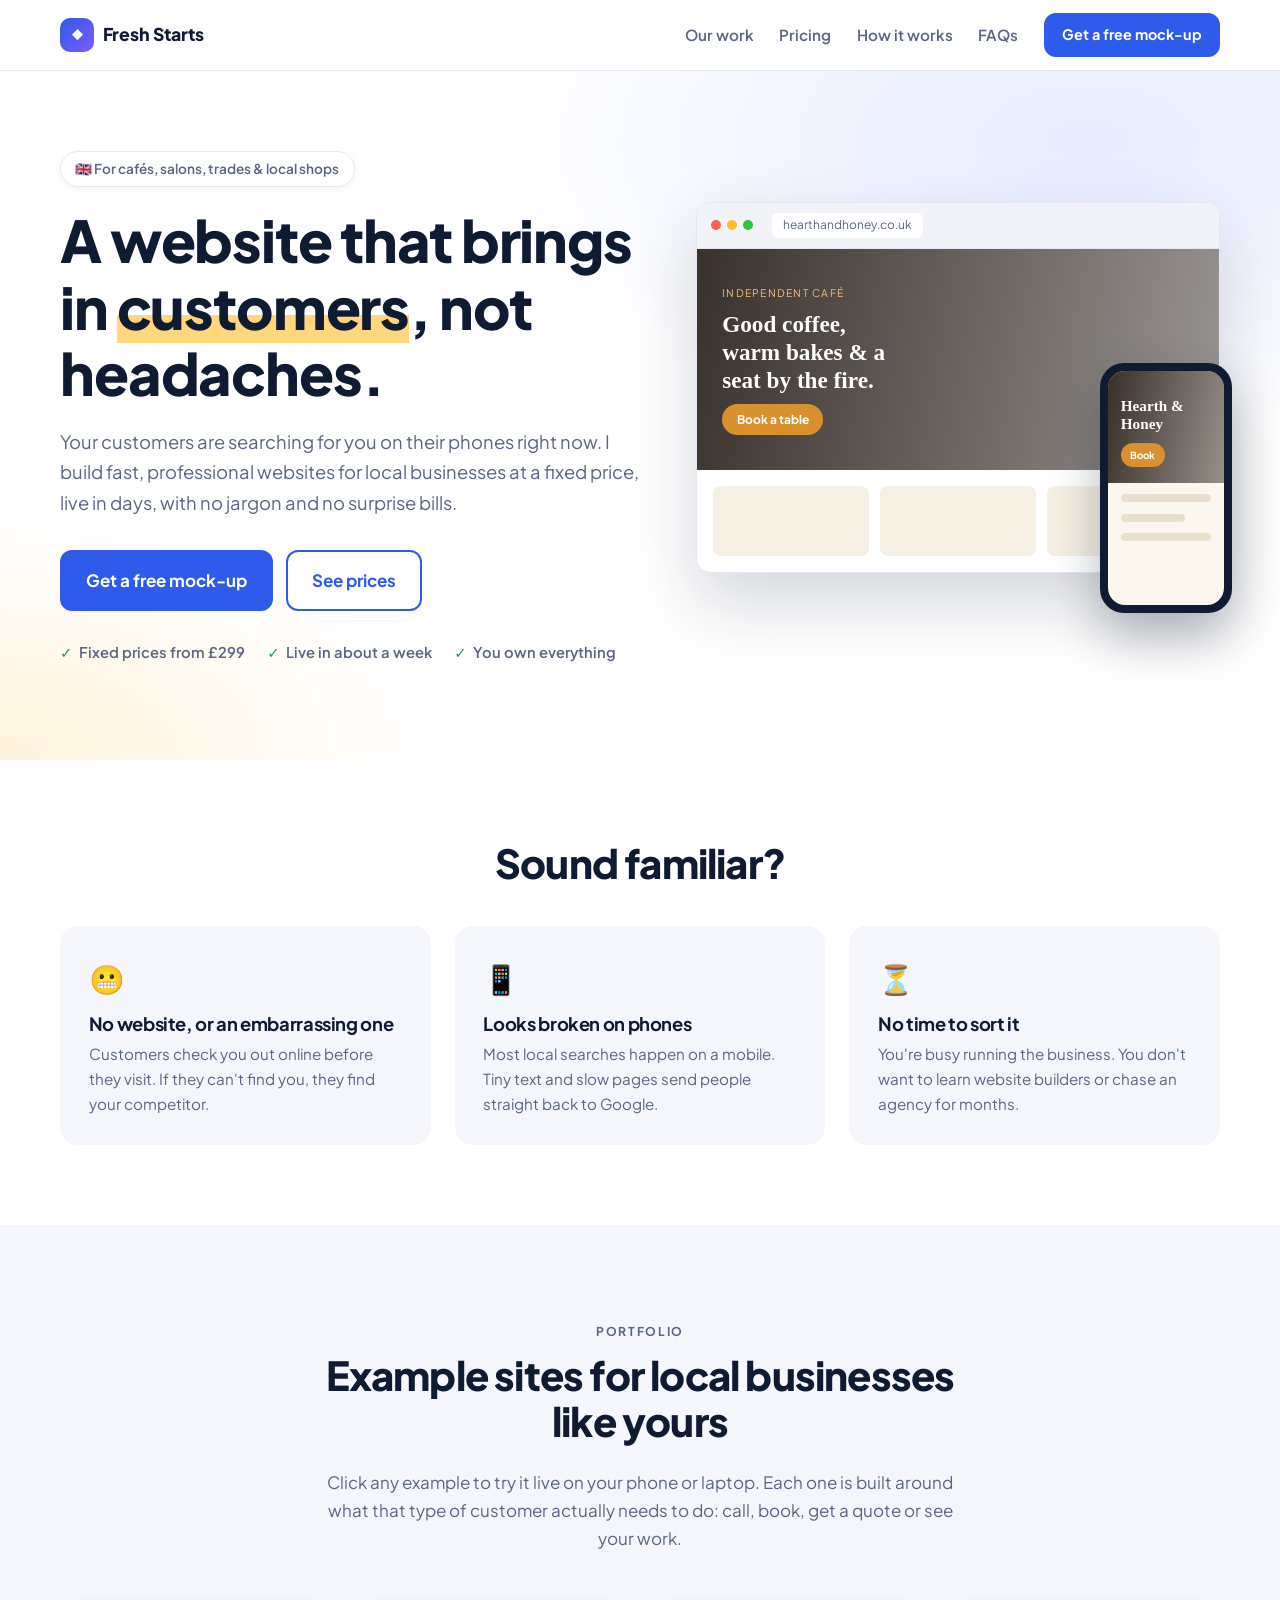
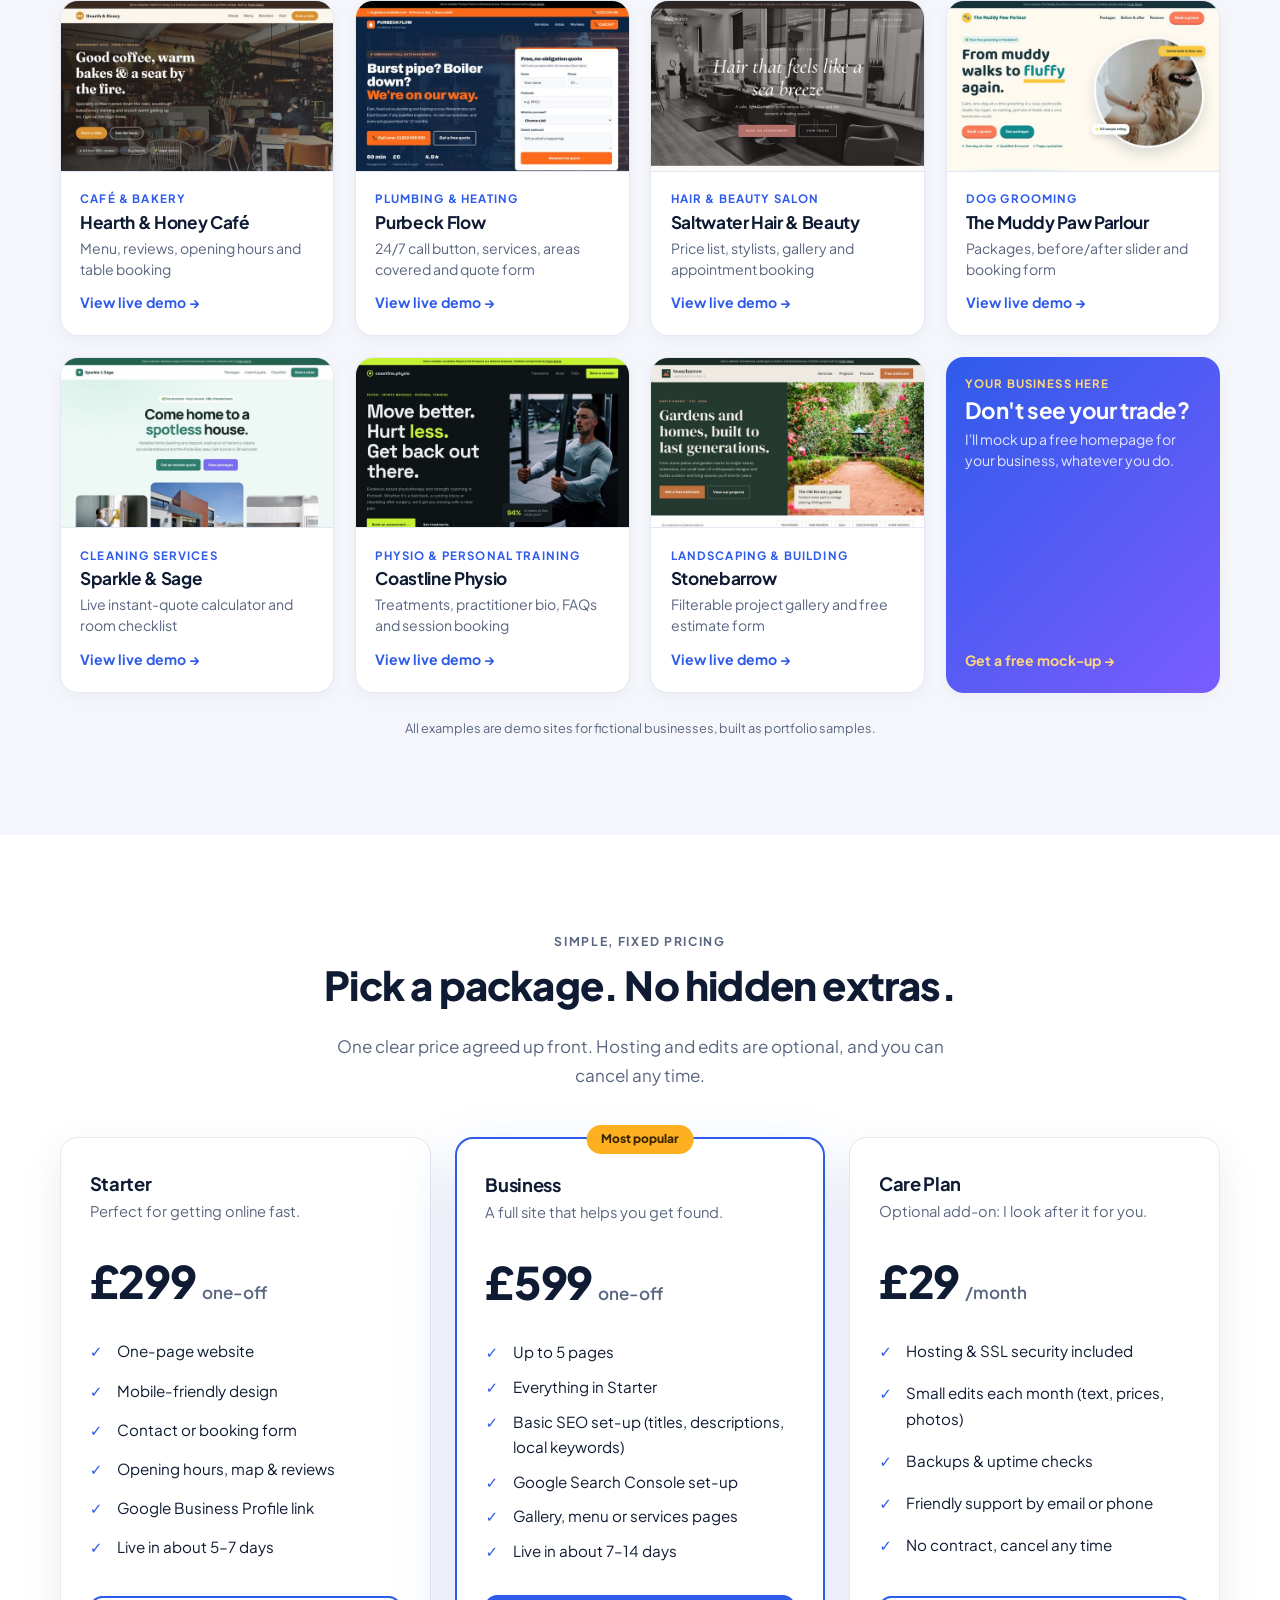
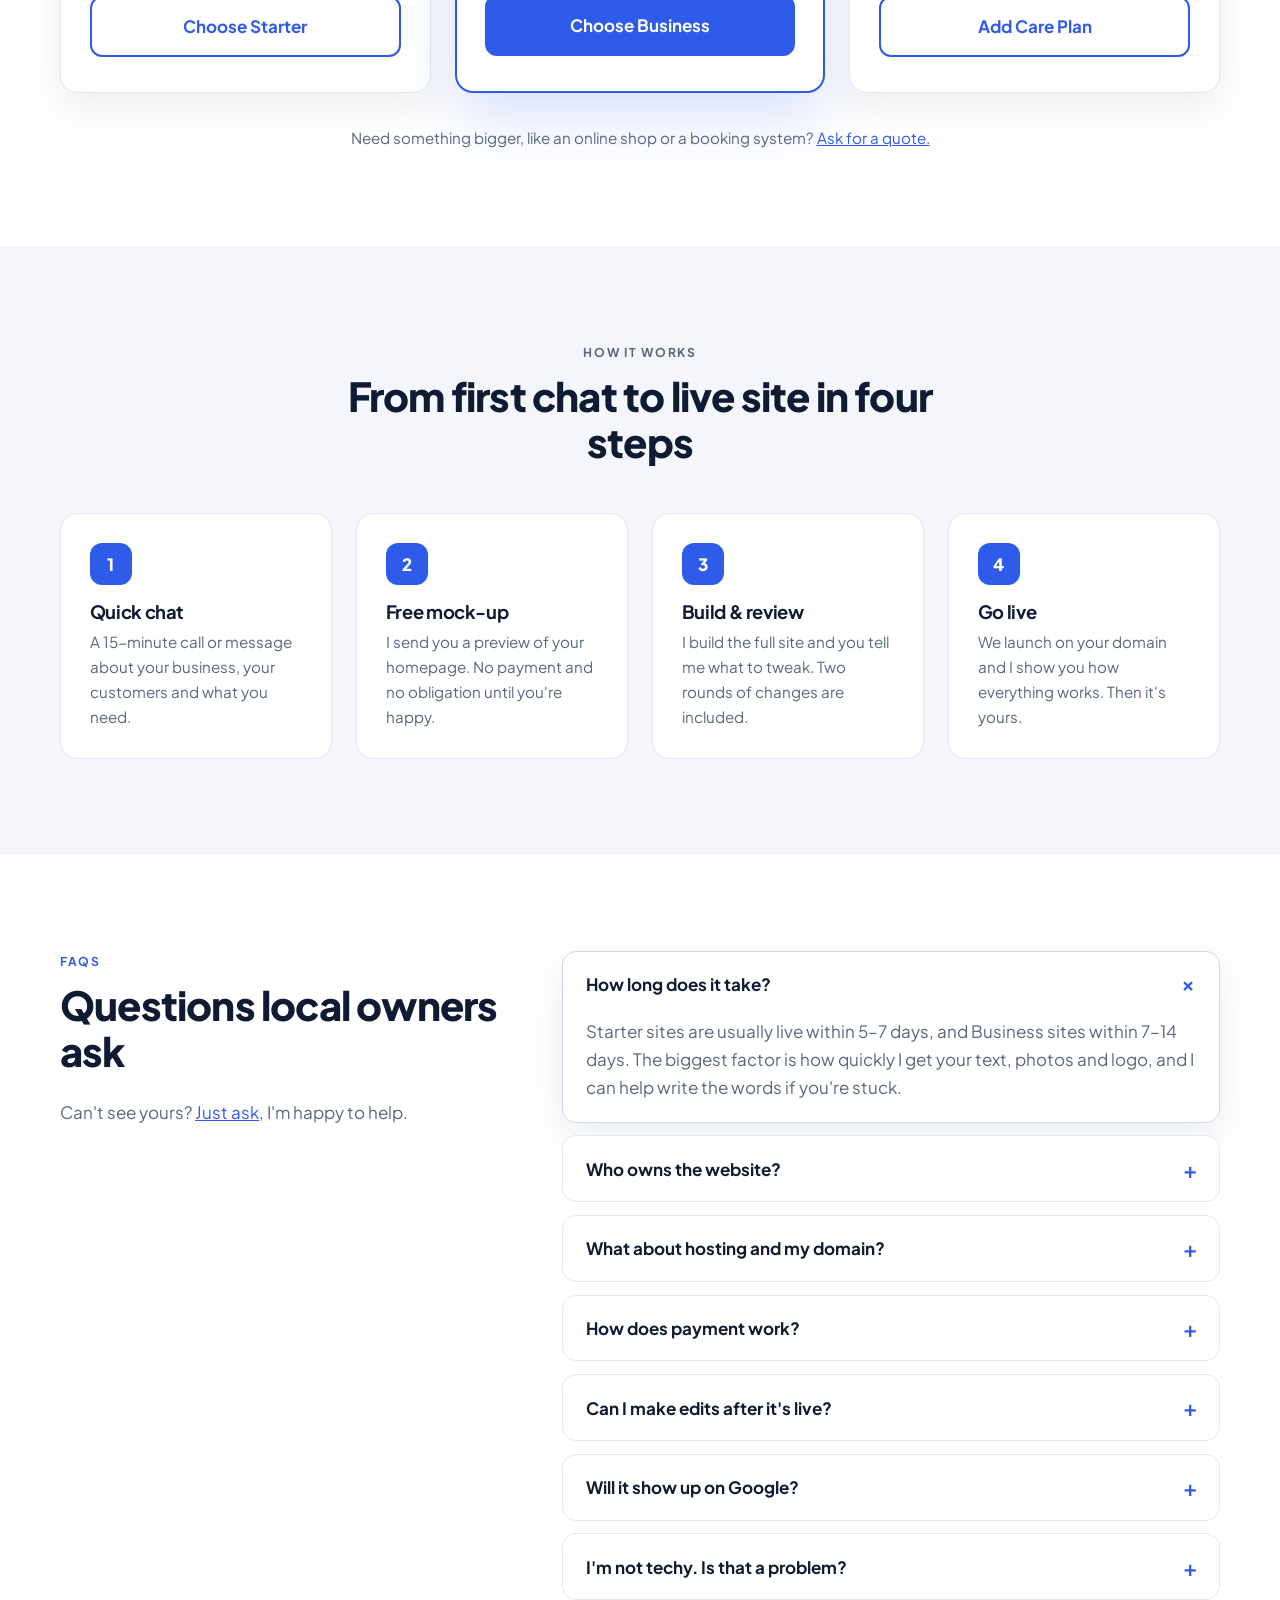
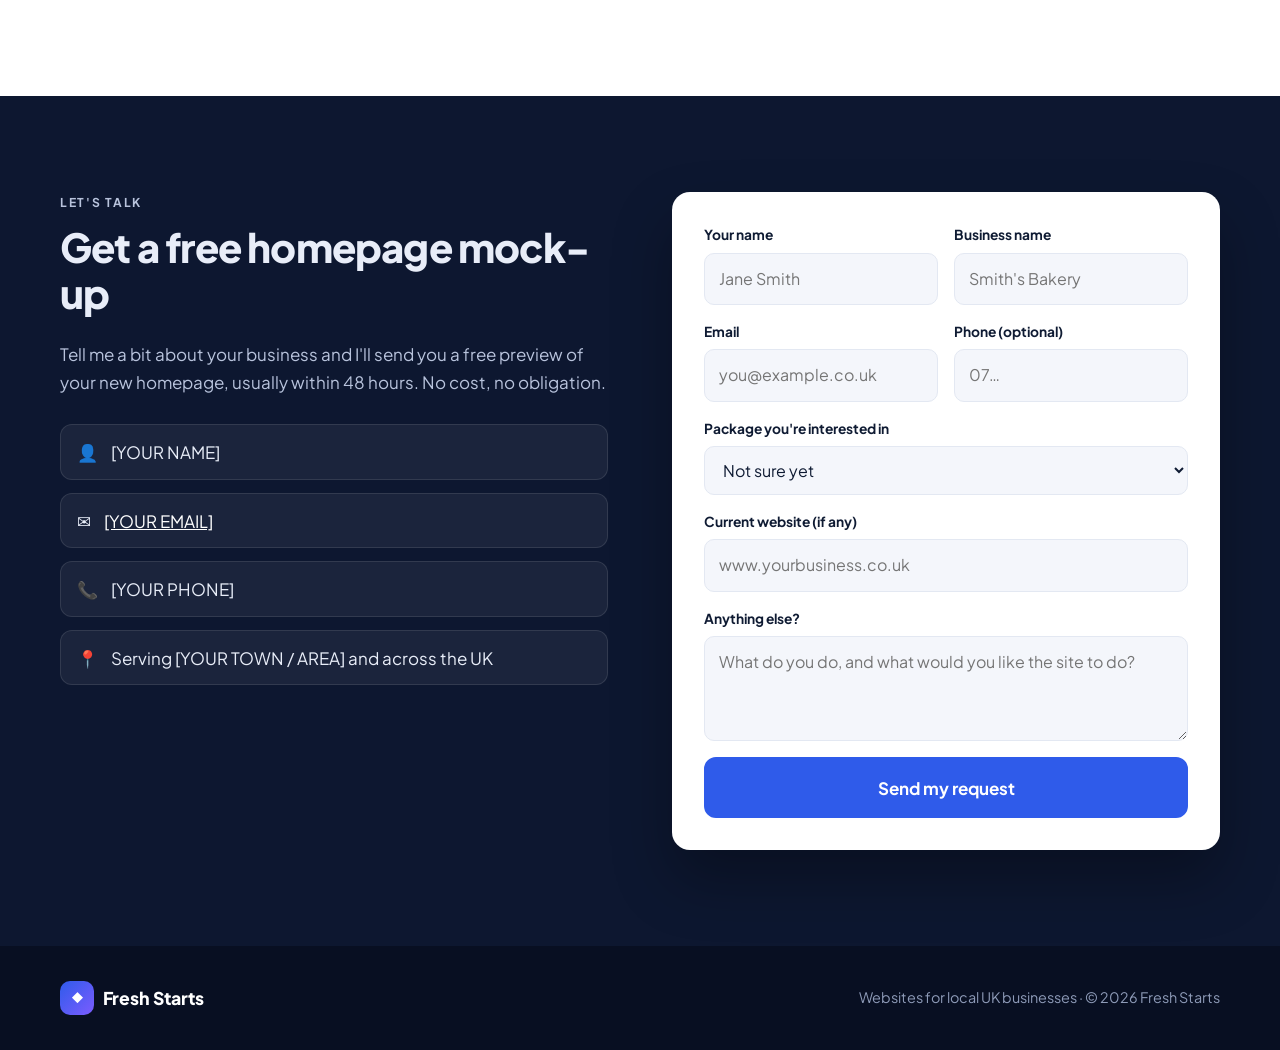
==== index.html @ 9d3563c4 "Deploy Fresh Starts static site for GitHub Pages. Add the portfolio site at the repository root with" ====
<!DOCTYPE html>
<html lang="en-GB">
<head>
<meta charset="UTF-8">
<meta name="viewport" content="width=device-width, initial-scale=1">
<title>Fresh Starts · Websites for local businesses</title>
<meta name="description" content="Professional, mobile-friendly websites for UK local businesses. Fixed prices from £299, live in days, and you own everything.">
<link rel="preconnect" href="https://fonts.googleapis.com">
<link rel="preconnect" href="https://fonts.gstatic.com" crossorigin>
<link href="https://fonts.googleapis.com/css2?family=Plus+Jakarta+Sans:wght@400;500;600;700;800&display=swap" rel="stylesheet">
<link rel="stylesheet" href="styles.css">
</head>
<body>

<header class="nav" id="top">
  <div class="container nav-inner">
    <a href="#top" class="logo"><span class="logo-mark">◆</span>Fresh Starts</a>
    <button class="nav-toggle" aria-label="Open menu" aria-expanded="false">☰</button>
    <nav class="nav-links">
      <a href="#work">Our work</a>
      <a href="#pricing">Pricing</a>
      <a href="#how">How it works</a>
      <a href="#faq">FAQs</a>
      <a href="#contact" class="btn btn-small">Get a free mock-up</a>
    </nav>
  </div>
</header>

<section class="hero">
  <div class="container hero-grid">
    <div>
      <p class="pill">🇬🇧 For cafés, salons, trades &amp; local shops</p>
      <h1>A website that brings in <span class="hl">customers</span>, not headaches.</h1>
      <p class="lead">Your customers are searching for you on their phones right now. I build fast, professional websites for local businesses at a fixed price, live in days, with no jargon and no surprise bills.</p>
      <div class="hero-ctas">
        <a href="#contact" class="btn">Get a free mock-up</a>
        <a href="#pricing" class="btn btn-outline">See prices</a>
      </div>
      <ul class="ticks">
        <li>Fixed prices from £299</li>
        <li>Live in about a week</li>
        <li>You own everything</li>
      </ul>
    </div>
    <a class="hero-visual" href="demo-cafe/" aria-label="View the Hearth and Honey demo website">
      <div class="browser">
        <div class="browser-bar"><span></span><span></span><span></span><em>hearthandhoney.co.uk</em></div>
        <div class="browser-body">
          <div class="mock-hero">
            <small>Independent café</small>
            <strong>Good coffee, warm bakes &amp; a seat by the fire.</strong>
            <i>Book a table</i>
          </div>
          <div class="mock-cards"><div></div><div></div><div></div></div>
        </div>
      </div>
      <div class="phone">
        <div class="phone-screen">
          <div class="mock-hero mock-hero-sm"><strong>Hearth &amp; Honey</strong><i>Book</i></div>
          <div class="mock-line"></div><div class="mock-line short"></div><div class="mock-line"></div>
        </div>
      </div>
    </a>
  </div>
</section>

<section class="problems">
  <div class="container">
    <h2 class="center">Sound familiar?</h2>
    <div class="problem-grid">
      <div class="problem"><span>😬</span><h3>No website, or an embarrassing one</h3><p>Customers check you out online before they visit. If they can't find you, they find your competitor.</p></div>
      <div class="problem"><span>📱</span><h3>Looks broken on phones</h3><p>Most local searches happen on a mobile. Tiny text and slow pages send people straight back to Google.</p></div>
      <div class="problem"><span>⏳</span><h3>No time to sort it</h3><p>You're busy running the business. You don't want to learn website builders or chase an agency for months.</p></div>
    </div>
  </div>
</section>

<section id="work" class="section section-alt">
  <div class="container">
    <div class="section-head">
      <p class="eyebrow">Portfolio</p>
      <h2>Example sites for local businesses like yours</h2>
      <p>Click any example to try it live on your phone or laptop. Each one is built around what that type of customer actually needs to do: call, book, get a quote or see your work.</p>
    </div>
    <div class="pf-grid">
      <a class="pf-card" href="demo-cafe/">
        <div class="pf-thumb"><img src="img/demo-cafe.jpg" alt="Screenshot of the Hearth &amp; Honey Café demo website" loading="lazy" width="640" height="400"></div>
        <div class="pf-body"><span class="pf-niche">Café &amp; bakery</span><h3>Hearth &amp; Honey Café</h3><p>Menu, reviews, opening hours and table booking</p><span class="pf-link">View live demo →</span></div>
      </a>
      <a class="pf-card" href="demo-plumber/">
        <div class="pf-thumb"><img src="img/demo-plumber.jpg" alt="Screenshot of the Purbeck Flow demo website" loading="lazy" width="640" height="400"></div>
        <div class="pf-body"><span class="pf-niche">Plumbing &amp; heating</span><h3>Purbeck Flow</h3><p>24/7 call button, services, areas covered and quote form</p><span class="pf-link">View live demo →</span></div>
      </a>
      <a class="pf-card" href="demo-salon/">
        <div class="pf-thumb"><img src="img/demo-salon.jpg" alt="Screenshot of the Saltwater Hair &amp; Beauty demo website" loading="lazy" width="640" height="400"></div>
        <div class="pf-body"><span class="pf-niche">Hair &amp; beauty salon</span><h3>Saltwater Hair &amp; Beauty</h3><p>Price list, stylists, gallery and appointment booking</p><span class="pf-link">View live demo →</span></div>
      </a>
      <a class="pf-card" href="demo-dog-groomer/">
        <div class="pf-thumb"><img src="img/demo-dog-groomer.jpg" alt="Screenshot of The Muddy Paw Parlour demo website" loading="lazy" width="640" height="400"></div>
        <div class="pf-body"><span class="pf-niche">Dog grooming</span><h3>The Muddy Paw Parlour</h3><p>Packages, before/after slider and booking form</p><span class="pf-link">View live demo →</span></div>
      </a>
      <a class="pf-card" href="demo-cleaner/">
        <div class="pf-thumb"><img src="img/demo-cleaner.jpg" alt="Screenshot of the Sparkle &amp; Sage demo website" loading="lazy" width="640" height="400"></div>
        <div class="pf-body"><span class="pf-niche">Cleaning services</span><h3>Sparkle &amp; Sage</h3><p>Live instant-quote calculator and room checklist</p><span class="pf-link">View live demo →</span></div>
      </a>
      <a class="pf-card" href="demo-physio/">
        <div class="pf-thumb"><img src="img/demo-physio.jpg" alt="Screenshot of the Coastline Physio demo website" loading="lazy" width="640" height="400"></div>
        <div class="pf-body"><span class="pf-niche">Physio &amp; personal training</span><h3>Coastline Physio</h3><p>Treatments, practitioner bio, FAQs and session booking</p><span class="pf-link">View live demo →</span></div>
      </a>
      <a class="pf-card" href="demo-builder/">
        <div class="pf-thumb"><img src="img/demo-builder.jpg" alt="Screenshot of the Stonebarrow demo website" loading="lazy" width="640" height="400"></div>
        <div class="pf-body"><span class="pf-niche">Landscaping &amp; building</span><h3>Stonebarrow</h3><p>Filterable project gallery and free estimate form</p><span class="pf-link">View live demo →</span></div>
      </a>
      <a class="pf-card pf-cta" href="#contact">
        <div class="pf-body"><span class="pf-niche">Your business here</span><h3>Don't see your trade?</h3><p>I'll mock up a free homepage for your business, whatever you do.</p><span class="pf-link">Get a free mock-up →</span></div>
      </a>
    </div>
    <p class="tiny center">All examples are demo sites for fictional businesses, built as portfolio samples.</p>
  </div>
</section>

<section id="pricing" class="section">
  <div class="container">
    <div class="section-head">
      <p class="eyebrow">Simple, fixed pricing</p>
      <h2>Pick a package. No hidden extras.</h2>
      <p>One clear price agreed up front. Hosting and edits are optional, and you can cancel any time.</p>
    </div>
    <div class="pricing">
      <div class="price-card">
        <h3>Starter</h3>
        <p class="price-desc">Perfect for getting online fast.</p>
        <div class="price"><span>£299</span> one-off</div>
        <ul>
          <li>One-page website</li>
          <li>Mobile-friendly design</li>
          <li>Contact or booking form</li>
          <li>Opening hours, map &amp; reviews</li>
          <li>Google Business Profile link</li>
          <li>Live in about 5–7 days</li>
        </ul>
        <a href="#contact" data-package="Starter (£299)" class="btn btn-outline btn-block pick">Choose Starter</a>
      </div>
      <div class="price-card featured">
        <div class="badge">Most popular</div>
        <h3>Business</h3>
        <p class="price-desc">A full site that helps you get found.</p>
        <div class="price"><span>£599</span> one-off</div>
        <ul>
          <li>Up to 5 pages</li>
          <li>Everything in Starter</li>
          <li>Basic SEO set-up (titles, descriptions, local keywords)</li>
          <li>Google Search Console set-up</li>
          <li>Gallery, menu or services pages</li>
          <li>Live in about 7–14 days</li>
        </ul>
        <a href="#contact" data-package="Business (£599)" class="btn btn-block pick">Choose Business</a>
      </div>
      <div class="price-card">
        <h3>Care Plan</h3>
        <p class="price-desc">Optional add-on: I look after it for you.</p>
        <div class="price"><span>£29</span> /month</div>
        <ul>
          <li>Hosting &amp; SSL security included</li>
          <li>Small edits each month (text, prices, photos)</li>
          <li>Backups &amp; uptime checks</li>
          <li>Friendly support by email or phone</li>
          <li>No contract, cancel any time</li>
        </ul>
        <a href="#contact" data-package="Care Plan (£29/month)" class="btn btn-outline btn-block pick">Add Care Plan</a>
      </div>
    </div>
    <p class="note">Need something bigger, like an online shop or a booking system? <a href="#contact">Ask for a quote.</a></p>
  </div>
</section>

<section id="how" class="section section-alt">
  <div class="container">
    <div class="section-head">
      <p class="eyebrow">How it works</p>
      <h2>From first chat to live site in four steps</h2>
    </div>
    <ol class="steps">
      <li><span class="num">1</span><h3>Quick chat</h3><p>A 15-minute call or message about your business, your customers and what you need.</p></li>
      <li><span class="num">2</span><h3>Free mock-up</h3><p>I send you a preview of your homepage. No payment and no obligation until you're happy.</p></li>
      <li><span class="num">3</span><h3>Build &amp; review</h3><p>I build the full site and you tell me what to tweak. Two rounds of changes are included.</p></li>
      <li><span class="num">4</span><h3>Go live</h3><p>We launch on your domain and I show you how everything works. Then it's yours.</p></li>
    </ol>
  </div>
</section>

<section id="faq" class="section">
  <div class="container faq-wrap">
    <div>
      <p class="eyebrow">FAQs</p>
      <h2>Questions local owners ask</h2>
      <p class="muted">Can't see yours? <a href="#contact">Just ask</a>, I'm happy to help.</p>
    </div>
    <div class="faqs">
      <details open>
        <summary>How long does it take?</summary>
        <p>Starter sites are usually live within 5–7 days, and Business sites within 7–14 days. The biggest factor is how quickly I get your text, photos and logo, and I can help write the words if you're stuck.</p>
      </details>
      <details>
        <summary>Who owns the website?</summary>
        <p>You do. Once it's paid for, the website, the content and your domain name are 100% yours. If you ever want to move it elsewhere, I'll hand over all the files.</p>
      </details>
      <details>
        <summary>What about hosting and my domain?</summary>
        <p>With the Care Plan, hosting and security are included and I handle the technical side. Without it, I can set the site up on a hosting account in your name. Domain names (e.g. yourbusiness.co.uk) are registered in your name and usually cost around £10–£15 a year, paid directly to the registrar.</p>
      </details>
      <details>
        <summary>How does payment work?</summary>
        <p>50% deposit to start once you've approved the free mock-up, and the remaining 50% when you're happy and the site goes live. The Care Plan is billed monthly and you can cancel any time. Bank transfer or card accepted.</p>
      </details>
      <details>
        <summary>Can I make edits after it's live?</summary>
        <p>Yes. On the Care Plan, small monthly edits (prices, opening hours, menus, photos, new text) are included, so just send them over. Without it, edits are charged at a simple fixed rate, quoted before I start.</p>
      </details>
      <details>
        <summary>Will it show up on Google?</summary>
        <p>Every site is built to be fast and search-friendly. The Business package adds basic SEO set-up and Google Search Console, and I'll link it to your Google Business Profile so you show up in local searches and on Maps.</p>
      </details>
      <details>
        <summary>I'm not techy. Is that a problem?</summary>
        <p>Not at all. That's what I'm here for. No jargon, no logins to wrestle with: you tell me what you want, and I sort it.</p>
      </details>
    </div>
  </div>
</section>

<section id="contact" class="section section-dark">
  <div class="container contact">
    <div>
      <p class="eyebrow eyebrow-light">Let's talk</p>
      <h2>Get a free homepage mock-up</h2>
      <p>Tell me a bit about your business and I'll send you a free preview of your new homepage, usually within 48 hours. No cost, no obligation.</p>
      <ul class="contact-list">
        <li><span>👤</span> [YOUR NAME]</li>
        <li><span>✉️</span> <a href="mailto:[YOUR EMAIL]">[YOUR EMAIL]</a></li>
        <li><span>📞</span> [YOUR PHONE]</li>
        <li><span>📍</span> Serving [YOUR TOWN / AREA] and across the UK</li>
      </ul>
    </div>
    <form class="card form" id="contact-form" novalidate>
      <div class="form-row">
        <label>Your name<input type="text" name="name" required placeholder="Jane Smith"></label>
        <label>Business name<input type="text" name="business" required placeholder="Smith's Bakery"></label>
      </div>
      <div class="form-row">
        <label>Email<input type="email" name="email" required placeholder="you@example.co.uk"></label>
        <label>Phone (optional)<input type="tel" name="phone" placeholder="07…"></label>
      </div>
      <label>Package you're interested in
        <select name="package">
          <option>Not sure yet</option>
          <option>Starter (£299)</option>
          <option>Business (£599)</option>
          <option>Care Plan (£29/month)</option>
        </select>
      </label>
      <label>Current website (if any)<input type="text" name="website" placeholder="www.yourbusiness.co.uk"></label>
      <label>Anything else?<textarea name="message" rows="3" placeholder="What do you do, and what would you like the site to do?"></textarea></label>
      <button type="submit" class="btn btn-block">Send my request</button>
      <p class="form-error" hidden>Please add your name, business name and a valid email.</p>
      <div class="form-success" hidden>
        <div class="tick">✓</div>
        <h3>Thanks, that's on its way!</h3>
        <p>Your email app should have opened with your details filled in. Just press send. If it didn't, email <strong>[YOUR EMAIL]</strong> directly.</p>
      </div>
    </form>
  </div>
</section>

<footer class="footer">
  <div class="container footer-inner">
    <a href="#top" class="logo logo-light"><span class="logo-mark">◆</span>Fresh Starts</a>
    <p>Websites for local UK businesses · © 2026 Fresh Starts</p>
  </div>
</footer>

<script src="script.js"></script>
</body>
</html>
---- styles.css ----
:root{
  --bg:#ffffff; --soft:#f4f6fb; --ink:#0f1b33; --muted:#5a6680; --line:#e3e8f2;
  --brand:#2f5bea; --brand-dark:#1f43c0; --accent:#ffb020; --dark:#0d1730;
  --radius:18px; --shadow:0 14px 40px rgba(15,27,51,.08);
}
*{box-sizing:border-box;margin:0;padding:0}
[hidden]{display:none!important}
html{scroll-behavior:smooth}
body{font-family:"Plus Jakarta Sans",system-ui,-apple-system,Segoe UI,sans-serif;color:var(--ink);background:var(--bg);line-height:1.65;font-size:17px}
img{max-width:100%;display:block}
a{color:var(--brand)}
h1,h2,h3{line-height:1.15;letter-spacing:-.02em}
h1{font-size:clamp(2.2rem,5vw,3.6rem);font-weight:800}
h2{font-size:clamp(1.7rem,3.4vw,2.5rem);font-weight:800;margin-bottom:.6em}
h3{font-size:1.15rem;font-weight:700}
.container{width:min(1160px,92%);margin-inline:auto}
.center{text-align:center}
.muted{color:var(--muted)}
.eyebrow{text-transform:uppercase;letter-spacing:.14em;font-size:.76rem;font-weight:700;color:var(--brand);margin-bottom:.7rem}
.eyebrow-light{color:#9fb6ff}

.btn{display:inline-block;background:var(--brand);color:#fff;text-decoration:none;font-weight:700;padding:.9rem 1.5rem;border-radius:12px;border:2px solid var(--brand);cursor:pointer;font:inherit;font-weight:700;transition:.2s;text-align:center}
.btn:hover{background:var(--brand-dark);border-color:var(--brand-dark);transform:translateY(-1px)}
.btn-outline{background:transparent;color:var(--brand)}
.btn-outline:hover{background:var(--brand);color:#fff}
.btn-small{padding:.5rem 1rem;font-size:.9rem}
.btn-block{display:block;width:100%}

/* Nav */
.nav{position:sticky;top:0;z-index:50;background:rgba(255,255,255,.92);backdrop-filter:blur(10px);border-bottom:1px solid var(--line)}
.nav-inner{display:flex;align-items:center;justify-content:space-between;height:70px}
.logo{display:flex;align-items:center;gap:.55rem;text-decoration:none;font-weight:800;color:var(--ink);font-size:1.1rem}
.logo-mark{display:grid;place-items:center;width:34px;height:34px;border-radius:10px;background:linear-gradient(135deg,var(--brand),#7b5cff);color:#fff;font-size:.9rem}
.logo-light{color:#fff}
.nav-links{display:flex;align-items:center;gap:1.6rem}
.nav-links a:not(.btn){text-decoration:none;color:var(--muted);font-weight:600;font-size:.95rem}
.nav-links a:not(.btn):hover{color:var(--ink)}
.nav-toggle{display:none;background:none;border:0;font-size:1.6rem;cursor:pointer;color:var(--ink)}

/* Hero */
.hero{padding:5rem 0 6rem;background:radial-gradient(1000px 500px at 85% 10%,#e6ecff 0%,transparent 60%),radial-gradient(700px 400px at 0% 100%,#fff4dc 0%,transparent 60%)}
.hero-grid{display:grid;grid-template-columns:1.05fr .95fr;gap:3.5rem;align-items:center}
.pill{display:inline-block;background:#fff;border:1px solid var(--line);border-radius:999px;padding:.35rem .9rem;font-size:.85rem;font-weight:600;color:var(--muted);margin-bottom:1.3rem;box-shadow:0 2px 8px rgba(15,27,51,.05)}
.hl{background:linear-gradient(transparent 62%,#ffd77a 62%)}
.lead{font-size:1.15rem;color:var(--muted);margin:1.3rem 0 2rem;max-width:38rem}
.hero-ctas{display:flex;flex-wrap:wrap;gap:.8rem}
.ticks{list-style:none;display:flex;flex-wrap:wrap;gap:.6rem 1.4rem;margin-top:1.8rem;color:var(--muted);font-weight:600;font-size:.92rem}
.ticks li::before{content:"✓";color:#18a058;font-weight:800;margin-right:.4rem}

/* Hero visual */
.hero-visual{position:relative;display:block;text-decoration:none;padding:0 0 2.5rem}
.browser{background:#fff;border-radius:14px;box-shadow:0 30px 70px rgba(15,27,51,.18);overflow:hidden;border:1px solid var(--line);transition:.3s}
.hero-visual:hover .browser{transform:translateY(-4px)}
.browser-bar{display:flex;align-items:center;gap:6px;padding:.65rem .9rem;background:#f1f3f8;border-bottom:1px solid var(--line)}
.browser-bar span{width:10px;height:10px;border-radius:50%;background:#ff6058}
.browser-bar span:nth-child(2){background:#ffbd2e}.browser-bar span:nth-child(3){background:#28c940}
.browser-bar em{font-style:normal;font-size:.75rem;color:var(--muted);background:#fff;border-radius:6px;padding:.15rem .7rem;margin-left:.8rem}
.browser-body{padding:0 0 1rem}
.mock-hero{background:linear-gradient(100deg,rgba(30,20,14,.88),rgba(30,20,14,.45)),url("https://images.unsplash.com/photo-1554118811-1e0d58224f24?w=900&q=60&auto=format&fit=crop") center/cover;color:#fff;padding:2.2rem 1.6rem;display:grid;gap:.6rem;justify-items:start}
.mock-hero small{text-transform:uppercase;letter-spacing:.12em;font-size:.65rem;color:#f2c27e}
.mock-hero strong{font-family:Georgia,serif;font-size:1.45rem;line-height:1.2;max-width:15ch}
.mock-hero i{font-style:normal;background:#d9902f;border-radius:999px;padding:.35rem .9rem;font-size:.75rem;font-weight:700}
.mock-cards{display:grid;grid-template-columns:repeat(3,1fr);gap:.7rem;padding:1rem 1rem 0}
.mock-cards div{height:70px;border-radius:8px;background:#f6efe3}
.phone{position:absolute;right:-12px;bottom:0;width:132px;height:250px;background:#0f1b33;border-radius:24px;padding:8px;box-shadow:0 25px 50px rgba(15,27,51,.3)}
.phone-screen{background:#fbf6ee;border-radius:17px;height:100%;overflow:hidden}
.mock-hero-sm{padding:1.6rem .8rem 1rem}
.mock-hero-sm strong{font-size:.95rem}
.mock-hero-sm i{font-size:.62rem;padding:.25rem .6rem}
.mock-line{height:8px;border-radius:4px;background:#eadfcd;margin:.7rem .8rem 0}
.mock-line.short{width:55%}

/* Problems */
.problems{padding:5rem 0}
.problem-grid{display:grid;grid-template-columns:repeat(3,1fr);gap:1.5rem;margin-top:2.5rem}
.problem{background:var(--soft);border-radius:var(--radius);padding:1.8rem}
.problem span{font-size:1.8rem}
.problem h3{margin:.7rem 0 .4rem}
.problem p{color:var(--muted);font-size:.95rem}

/* Sections */
.section{padding:6rem 0}
.section-alt{background:var(--soft)}
.section-dark{background:var(--dark);color:#e8edf8}
.section-head{text-align:center;max-width:640px;margin:0 auto 3rem}
.section-head p{color:var(--muted)}

/* Work */
.work{display:grid;grid-template-columns:1fr 1fr;gap:4rem;align-items:center}
.work-img img{border-radius:var(--radius);box-shadow:var(--shadow);aspect-ratio:4/3;object-fit:cover;width:100%}
.work p{color:var(--muted)}
.feature-list{list-style:none;margin:1.4rem 0 1.8rem;display:grid;gap:.55rem}
.feature-list li{padding-left:1.8rem;position:relative}
.feature-list li::before{content:"✓";position:absolute;left:0;top:0;color:#18a058;font-weight:800}
.tiny{font-size:.8rem;margin-top:.8rem}

/* Pricing */
.pricing{display:grid;grid-template-columns:repeat(3,1fr);gap:1.5rem;align-items:stretch}
.price-card{position:relative;background:#fff;border:1px solid var(--line);border-radius:var(--radius);padding:2.2rem 1.8rem;display:flex;flex-direction:column;box-shadow:var(--shadow)}
.price-card.featured{border:2px solid var(--brand);box-shadow:0 24px 60px rgba(47,91,234,.18)}
.badge{position:absolute;top:-14px;left:50%;transform:translateX(-50%);background:var(--accent);color:#3b2600;font-size:.75rem;font-weight:800;padding:.3rem .9rem;border-radius:999px;white-space:nowrap}
.price-desc{color:var(--muted);font-size:.92rem;margin-top:.3rem}
.price{margin:1.3rem 0;color:var(--muted);font-weight:600}
.price span{font-size:2.8rem;font-weight:800;color:var(--ink);letter-spacing:-.03em;margin-right:.2rem}
.price-card ul{list-style:none;display:grid;gap:.6rem;margin-bottom:2rem;flex:1}
.price-card li{padding-left:1.7rem;position:relative;font-size:.95rem}
.price-card li::before{content:"✓";position:absolute;left:0;color:var(--brand);font-weight:800}
.note{text-align:center;color:var(--muted);margin-top:2rem;font-size:.95rem}

/* Steps */
.steps{list-style:none;display:grid;grid-template-columns:repeat(4,1fr);gap:1.5rem;counter-reset:s}
.steps li{background:#fff;border-radius:var(--radius);padding:1.8rem;border:1px solid var(--line)}
.num{display:grid;place-items:center;width:42px;height:42px;border-radius:12px;background:var(--brand);color:#fff;font-weight:800;margin-bottom:1rem}
.steps h3{margin-bottom:.4rem}
.steps p{color:var(--muted);font-size:.95rem}

/* FAQ */
.faq-wrap{display:grid;grid-template-columns:.8fr 1.2fr;gap:4rem;align-items:start}
.faqs{display:grid;gap:.8rem}
.faqs details{border:1px solid var(--line);border-radius:14px;background:#fff;transition:.2s}
.faqs details[open]{box-shadow:var(--shadow);border-color:#cdd7ee}
.faqs summary{cursor:pointer;list-style:none;padding:1.15rem 1.4rem;font-weight:700;display:flex;justify-content:space-between;gap:1rem;align-items:center}
.faqs summary::-webkit-details-marker{display:none}
.faqs summary::after{content:"+";font-size:1.4rem;color:var(--brand);font-weight:600;line-height:1;transition:.2s}
.faqs details[open] summary::after{transform:rotate(45deg)}
.faqs details p{padding:0 1.4rem 1.3rem;color:var(--muted)}

/* Contact */
.contact{display:grid;grid-template-columns:1fr 1fr;gap:4rem;align-items:start}
.contact > div > p{color:#b8c3dc}
.contact-list{list-style:none;margin-top:1.8rem;display:grid;gap:.8rem}
.contact-list li{display:flex;gap:.8rem;align-items:center;background:rgba(255,255,255,.06);border:1px solid rgba(255,255,255,.1);border-radius:12px;padding:.8rem 1rem}
.contact-list a{color:#fff}
.card{background:#fff;color:var(--ink);border-radius:var(--radius);padding:2rem;box-shadow:0 30px 60px rgba(0,0,0,.3)}
.form{display:grid;gap:1rem}
.form-row{display:grid;grid-template-columns:1fr 1fr;gap:1rem}
.form label{display:grid;gap:.35rem;font-size:.86rem;font-weight:700}
.form input,.form select,.form textarea{font:inherit;font-weight:400;font-size:1rem;padding:.75rem .9rem;border:1px solid var(--line);border-radius:10px;background:var(--soft);color:var(--ink);width:100%}
.form input:focus,.form select:focus,.form textarea:focus{outline:2px solid var(--brand);border-color:transparent;background:#fff}
.form-error{color:#c0392b;font-size:.9rem}
.form-success{text-align:center;padding:2rem 0}
.form-success p{color:var(--muted);margin-top:.5rem}
.tick{width:64px;height:64px;border-radius:50%;background:#18a058;color:#fff;font-size:2rem;display:grid;place-items:center;margin:0 auto 1rem}

/* Footer */
.footer{background:#080f22;color:#8e9bb8;padding:2.2rem 0}
.footer-inner{display:flex;justify-content:space-between;align-items:center;gap:1rem;flex-wrap:wrap;font-size:.9rem}

/* Responsive */
@media (max-width:980px){
  .hero-grid,.work,.faq-wrap,.contact{grid-template-columns:1fr;gap:3rem}
  .hero-visual{max-width:560px;margin-inline:auto;width:100%}
  .pricing{grid-template-columns:1fr;max-width:480px;margin-inline:auto}
  .price-card.featured{order:-1}
  .steps{grid-template-columns:1fr 1fr}
  .problem-grid{grid-template-columns:1fr}
}
@media (max-width:760px){
  body{font-size:16px}
  .nav-toggle{display:block}
  .nav-links{display:none;position:absolute;top:70px;left:0;right:0;flex-direction:column;align-items:stretch;gap:0;background:#fff;border-bottom:1px solid var(--line);padding:.5rem 4% 1rem}
  .nav-links.open{display:flex}
  .nav-links a:not(.btn){padding:.8rem 0;border-bottom:1px solid var(--line)}
  .nav-links .btn{margin-top:.8rem}
  .hero{padding:3rem 0 4rem}
  .hero-ctas .btn{flex:1 1 100%}
  .section,.problems{padding:4rem 0}
  .steps{grid-template-columns:1fr}
  .form-row{grid-template-columns:1fr}
  .card{padding:1.4rem}
  .phone{width:105px;height:200px;right:-4px}
  .mock-hero{padding:1.6rem 1.1rem}
  .mock-hero strong{font-size:1.15rem}
  .mock-hero-sm{padding:1.2rem .6rem .8rem}
  .mock-hero-sm strong{font-size:.8rem}
  .footer-inner{flex-direction:column;text-align:center}
}

/* Portfolio grid */
.pf-grid{display:grid;grid-template-columns:repeat(4,1fr);gap:1.3rem}
.pf-card{display:flex;flex-direction:column;background:#fff;border:1px solid var(--line);border-radius:var(--radius);overflow:hidden;text-decoration:none;color:var(--ink);transition:.2s;box-shadow:0 4px 14px rgba(15,27,51,.04)}
.pf-card:hover{transform:translateY(-4px);box-shadow:var(--shadow);border-color:#c9d4ee}
.pf-thumb{aspect-ratio:16/10;overflow:hidden;background:var(--soft);border-bottom:1px solid var(--line)}
.pf-thumb img{width:100%;height:100%;object-fit:cover;object-position:top;transition:.4s}
.pf-card:hover .pf-thumb img{transform:scale(1.04)}
.pf-body{padding:1.1rem 1.2rem 1.3rem;display:flex;flex-direction:column;gap:.3rem;flex:1}
.pf-niche{font-size:.72rem;font-weight:700;letter-spacing:.1em;text-transform:uppercase;color:var(--brand)}
.pf-body h3{font-size:1.08rem}
.pf-body p{color:var(--muted);font-size:.88rem;line-height:1.5;flex:1}
.pf-link{font-weight:700;font-size:.88rem;color:var(--brand);margin-top:.4rem}
.pf-cta{background:linear-gradient(135deg,var(--brand),#7b5cff);color:#fff;border:0;justify-content:center}
.pf-cta .pf-niche,.pf-cta .pf-link{color:#ffd77a}.pf-cta p{color:#e3e8ff}
.pf-cta h3{font-size:1.4rem}
.center{text-align:center}
.tiny.center{margin-top:1.6rem;color:var(--muted)}
@media (max-width:1080px){.pf-grid{grid-template-columns:repeat(3,1fr)}}
@media (max-width:820px){.pf-grid{grid-template-columns:repeat(2,1fr)}}
@media (max-width:520px){.pf-grid{grid-template-columns:1fr}}
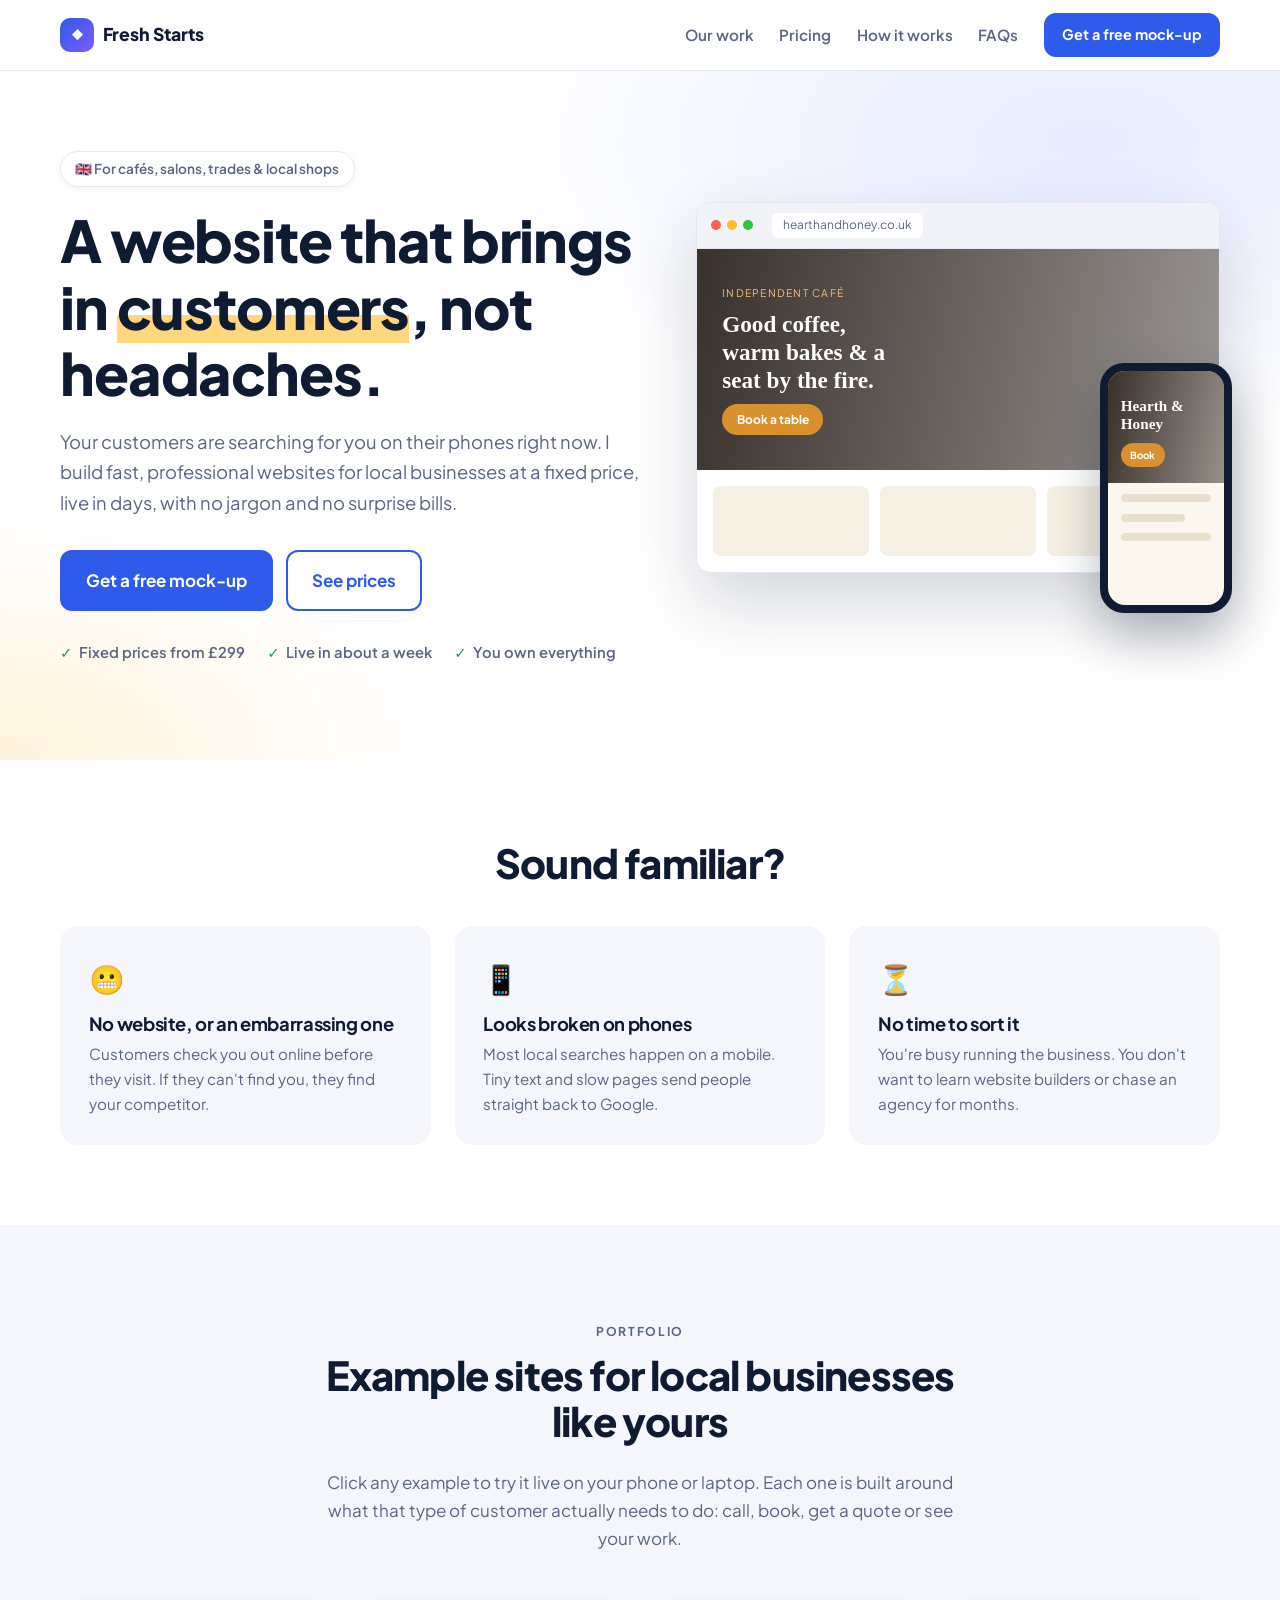
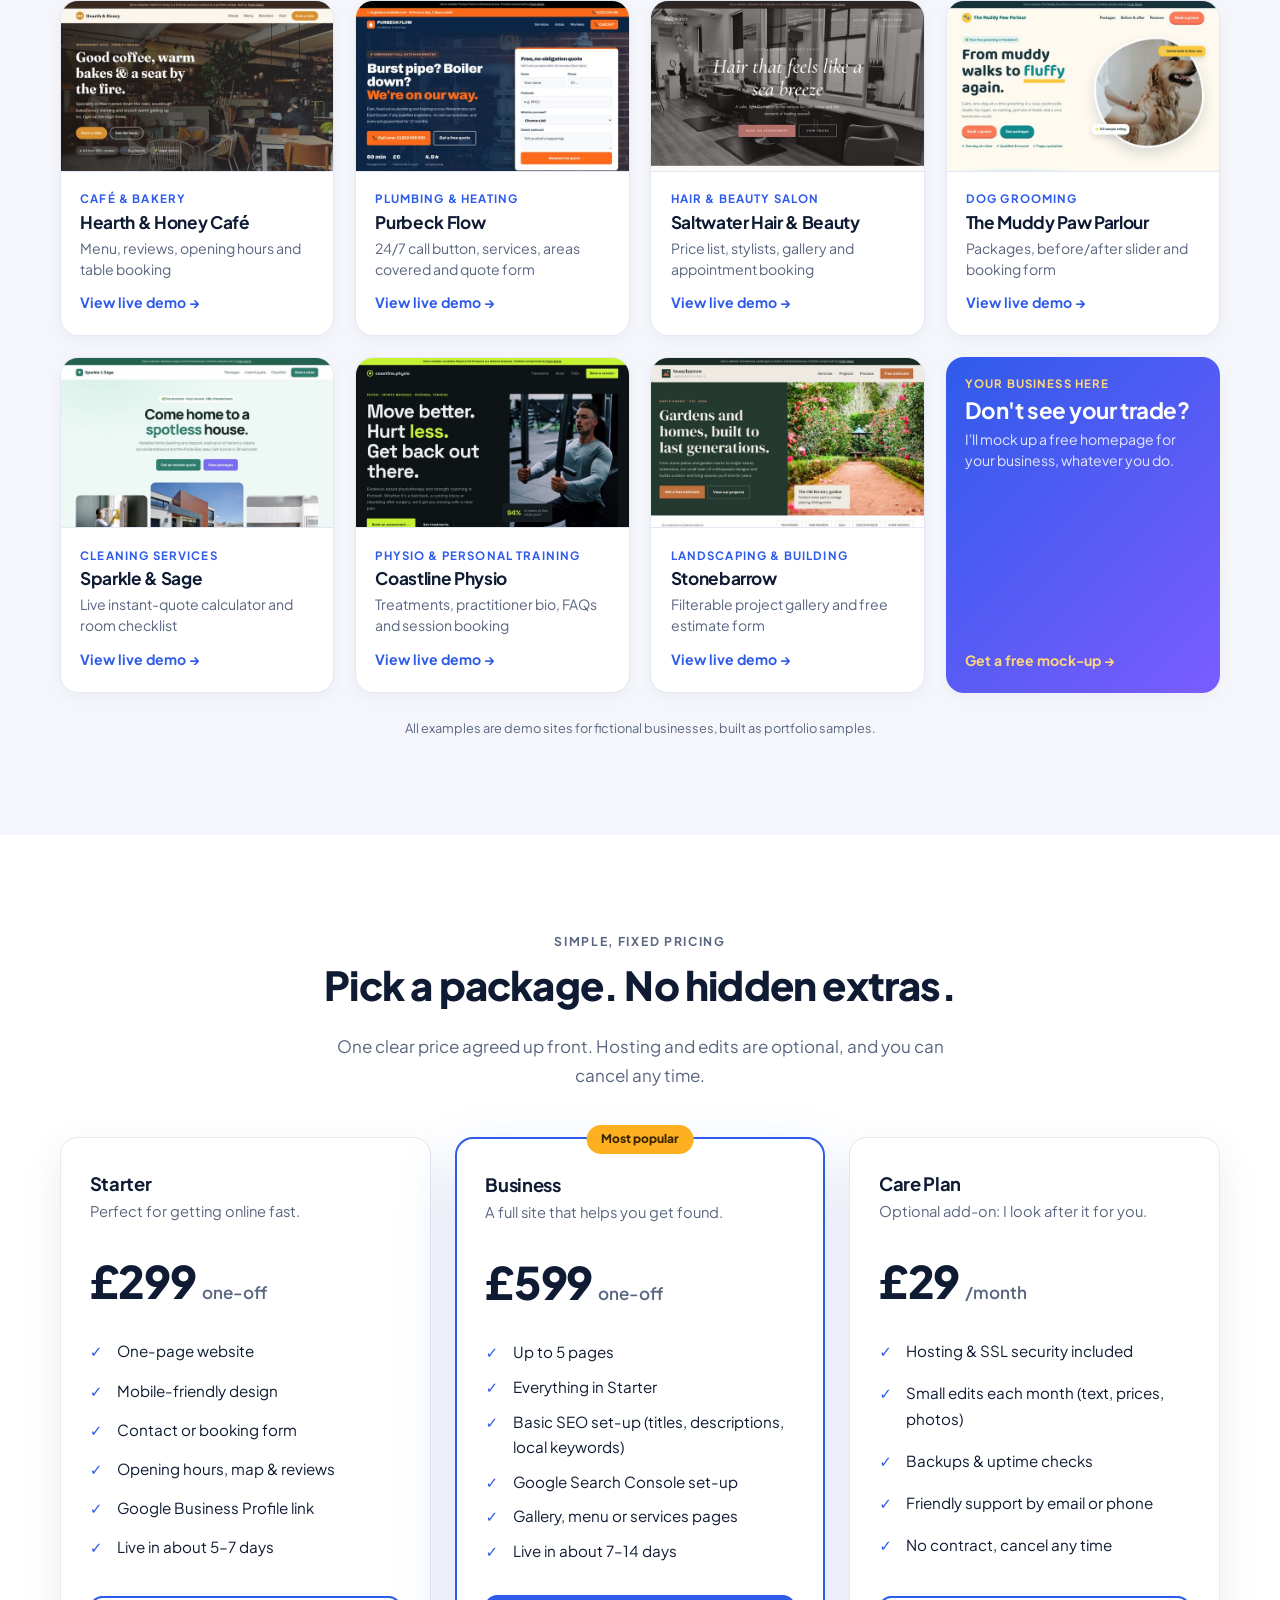
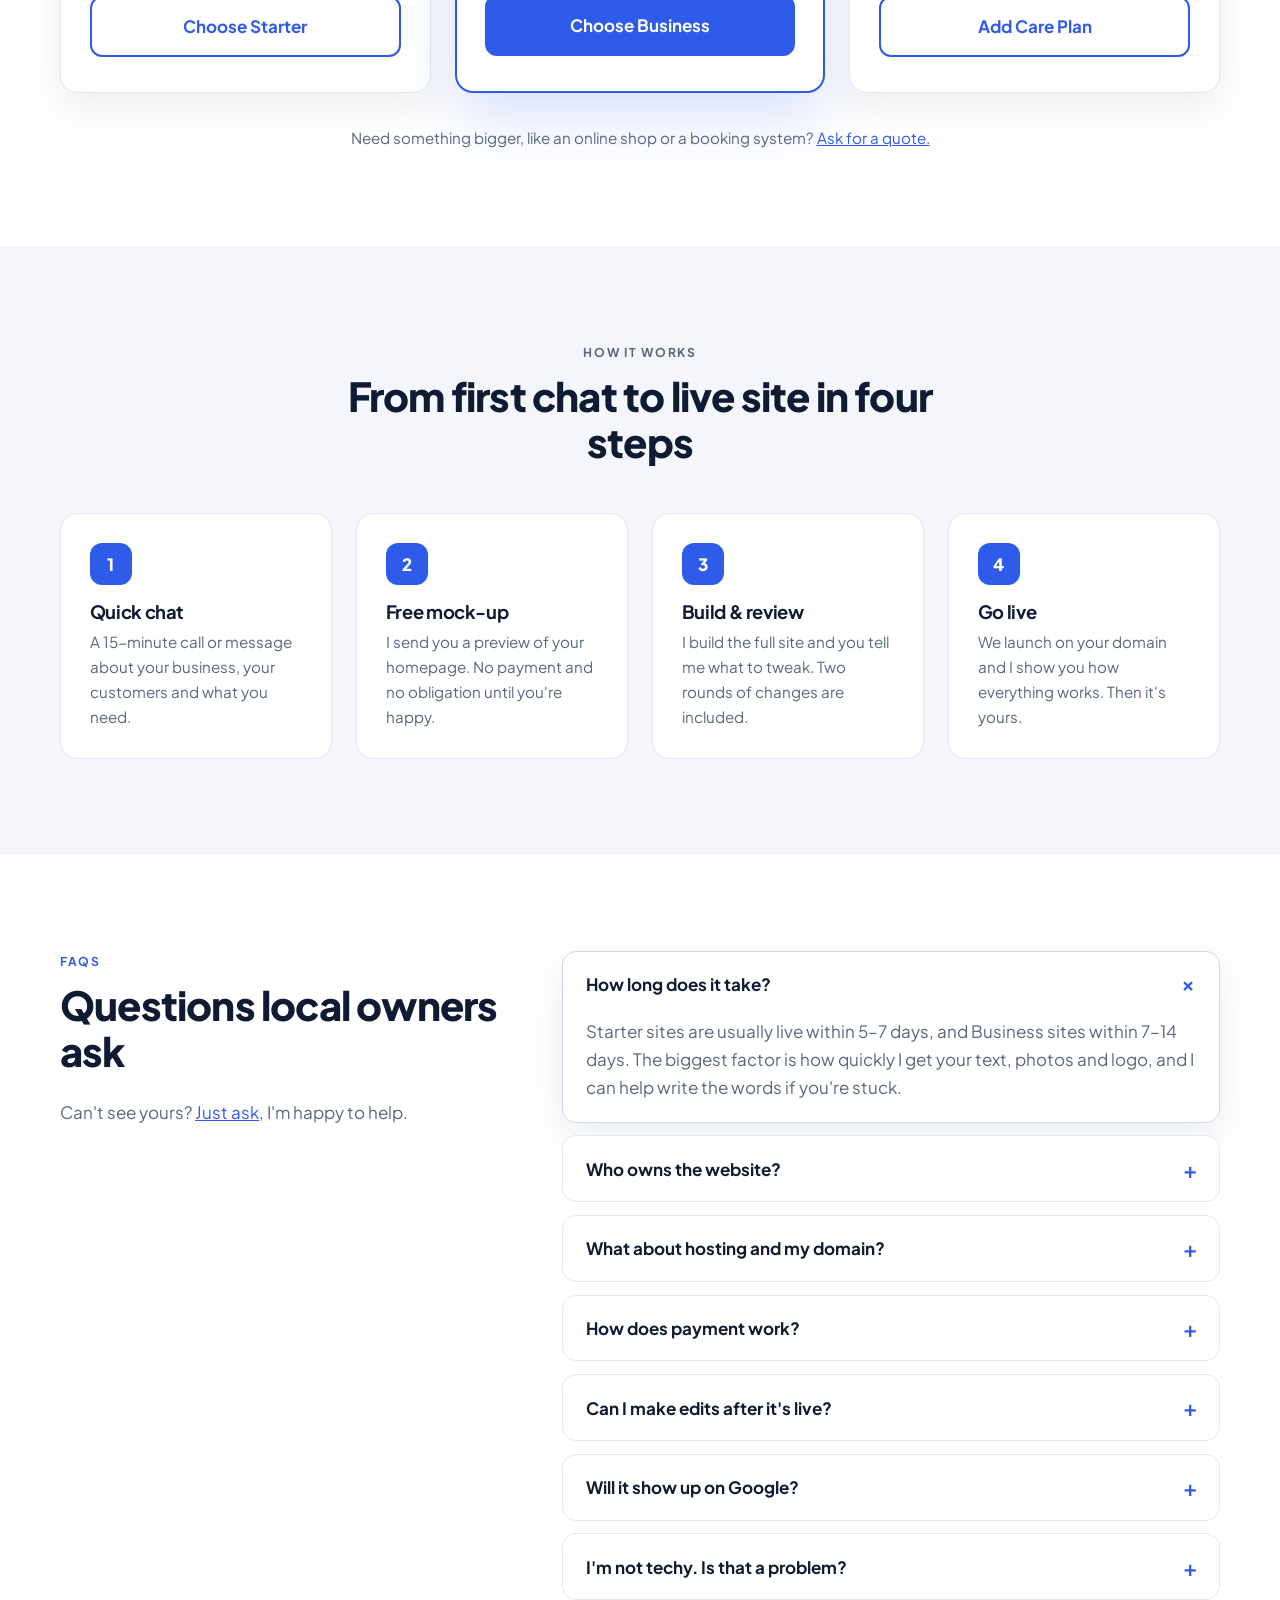
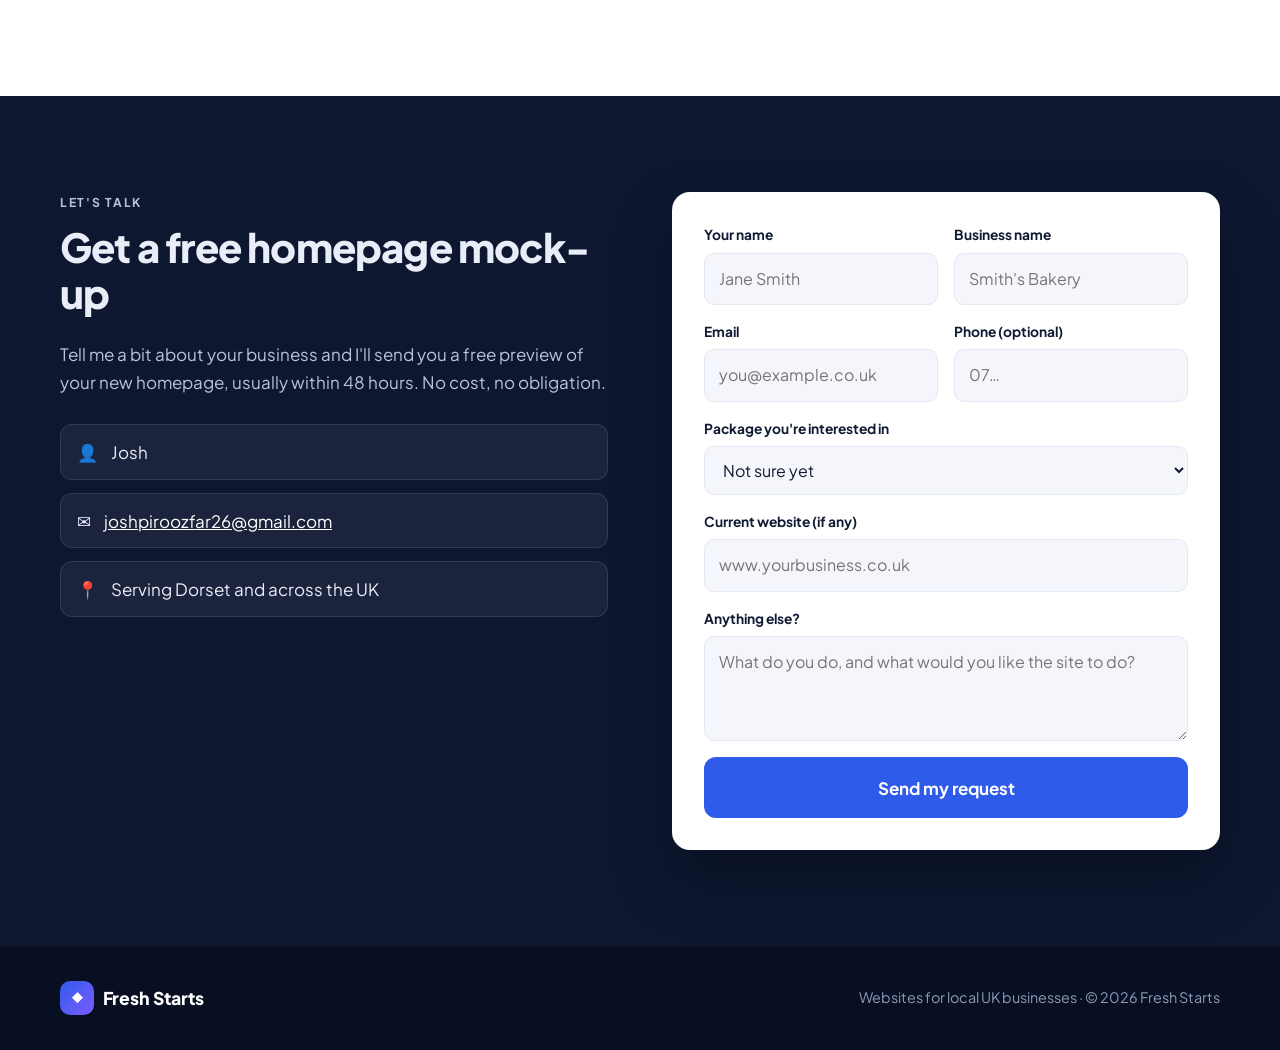
==== commit 5348de8d: "Add contact details: Josh, joshpiroozfar26@gmail.com, Dorset Co-authored-by: joshpiroozfar26 <joshpi" ====
--- a/index.html
+++ b/index.html
@@ -236,10 +236,9 @@
       <h2>Get a free homepage mock-up</h2>
       <p>Tell me a bit about your business and I'll send you a free preview of your new homepage, usually within 48 hours. No cost, no obligation.</p>
       <ul class="contact-list">
-        <li><span>👤</span> [YOUR NAME]</li>
-        <li><span>✉️</span> <a href="mailto:[YOUR EMAIL]">[YOUR EMAIL]</a></li>
-        <li><span>📞</span> [YOUR PHONE]</li>
-        <li><span>📍</span> Serving [YOUR TOWN / AREA] and across the UK</li>
+        <li><span>👤</span> Josh</li>
+        <li><span>✉️</span> <a href="mailto:joshpiroozfar26@gmail.com">joshpiroozfar26@gmail.com</a></li>
+        <li><span>📍</span> Serving Dorset and across the UK</li>
       </ul>
     </div>
     <form class="card form" id="contact-form" novalidate>
@@ -266,7 +265,7 @@
       <div class="form-success" hidden>
         <div class="tick">✓</div>
         <h3>Thanks, that's on its way!</h3>
-        <p>Your email app should have opened with your details filled in. Just press send. If it didn't, email <strong>[YOUR EMAIL]</strong> directly.</p>
+        <p>Your email app should have opened with your details filled in. Just press send. If it didn't, email <strong>joshpiroozfar26@gmail.com</strong> directly.</p>
       </div>
     </form>
   </div>
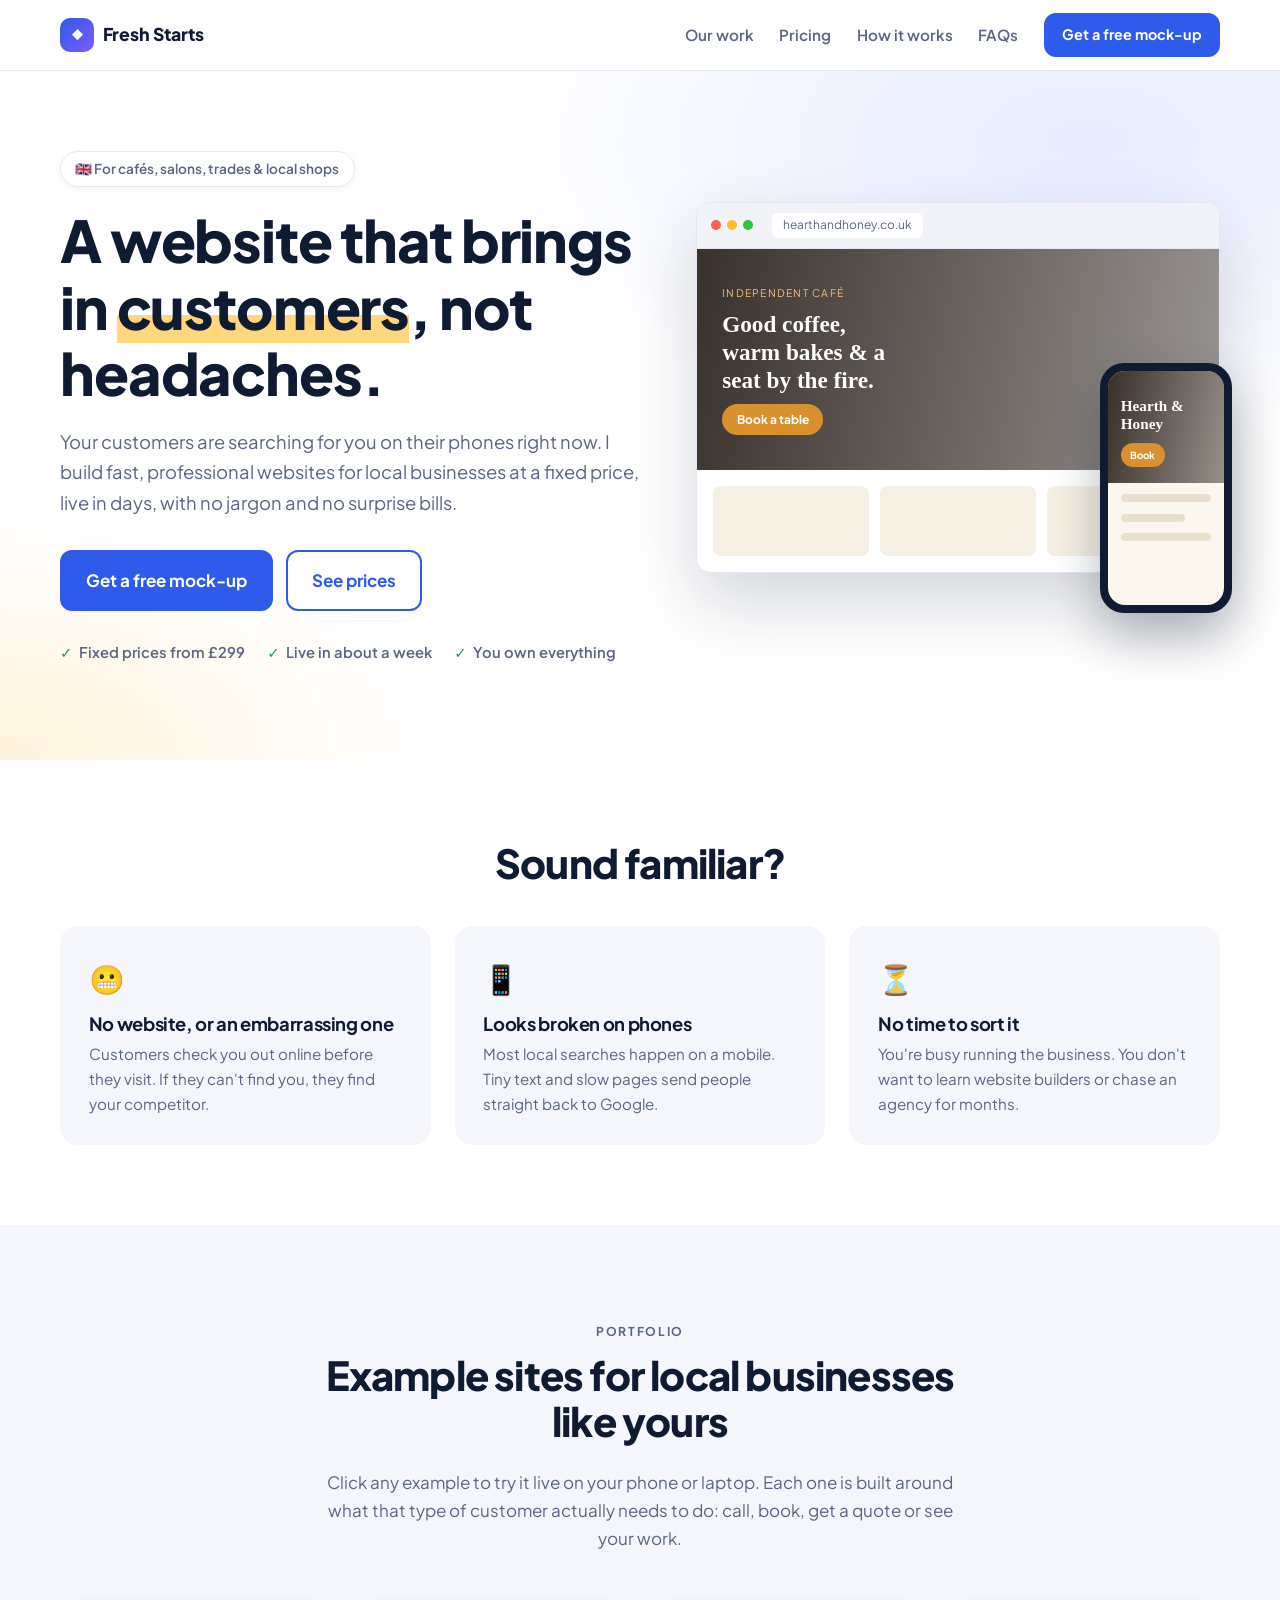
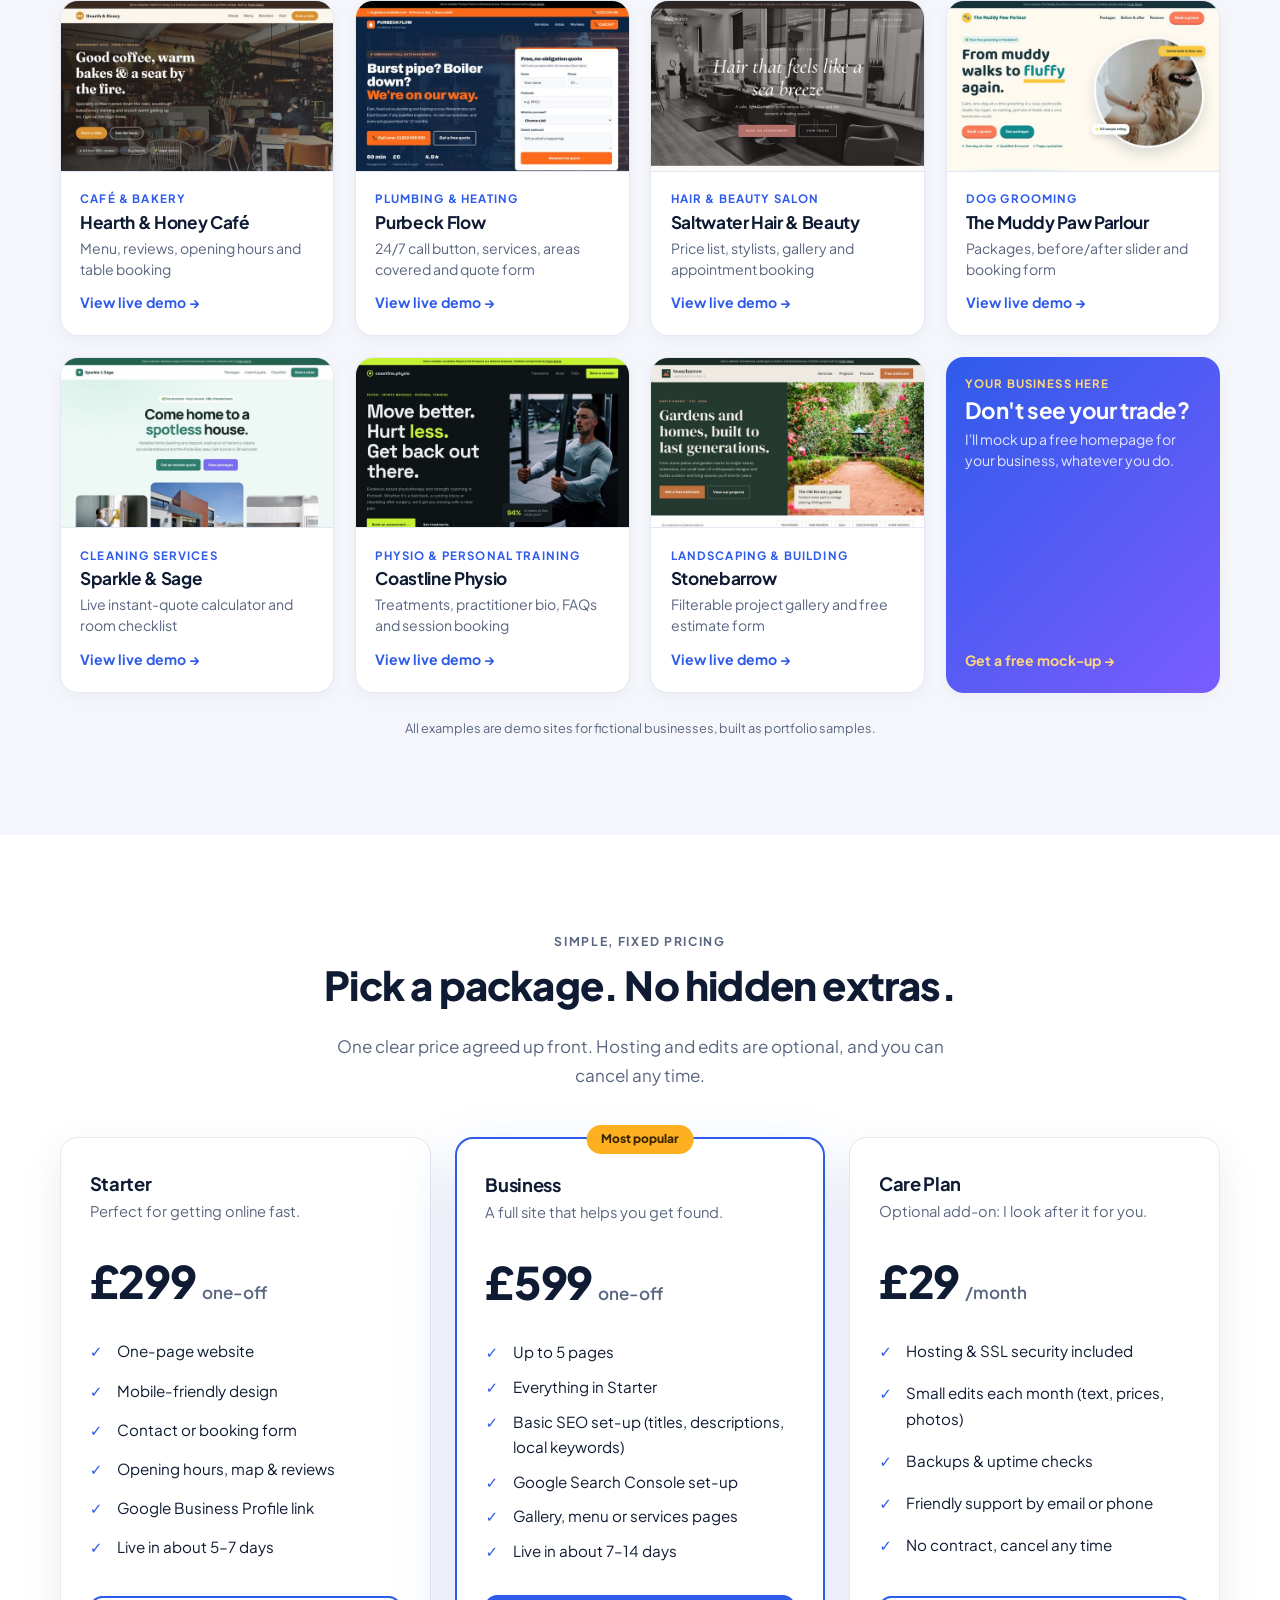
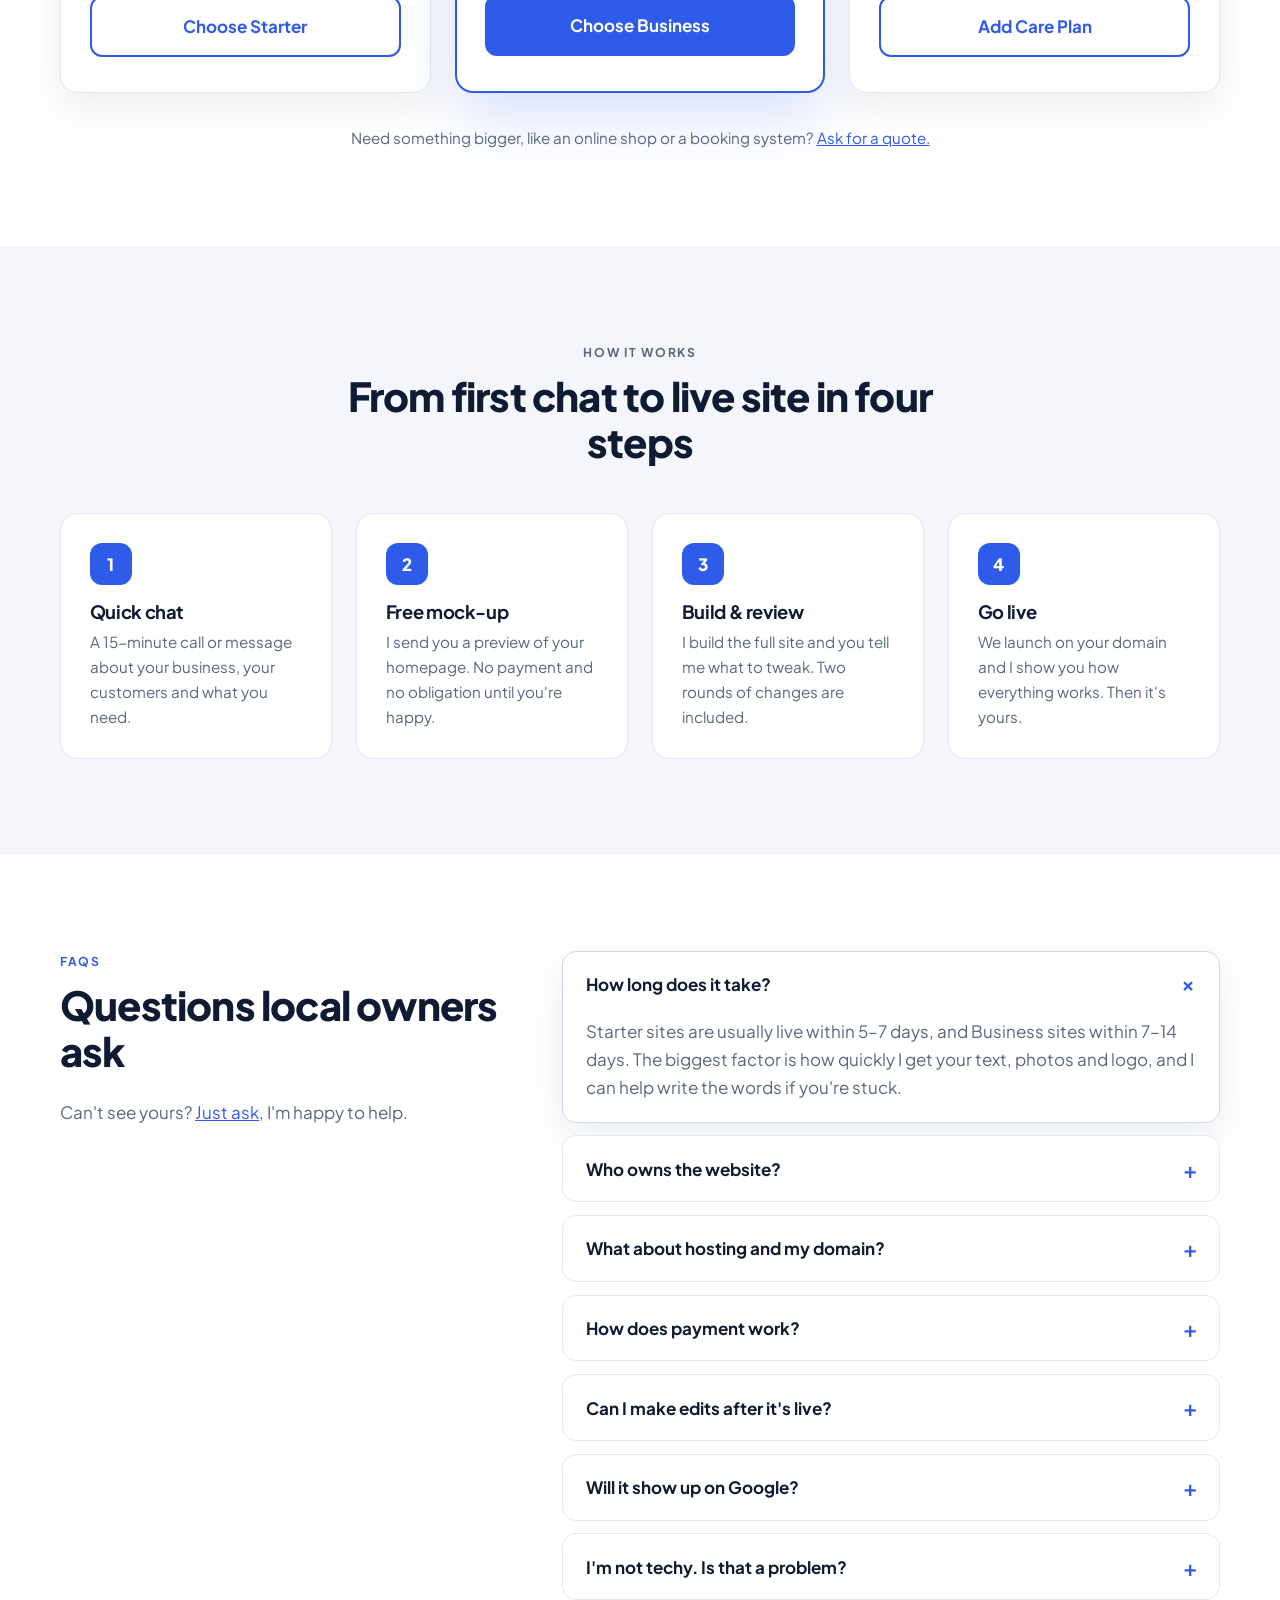
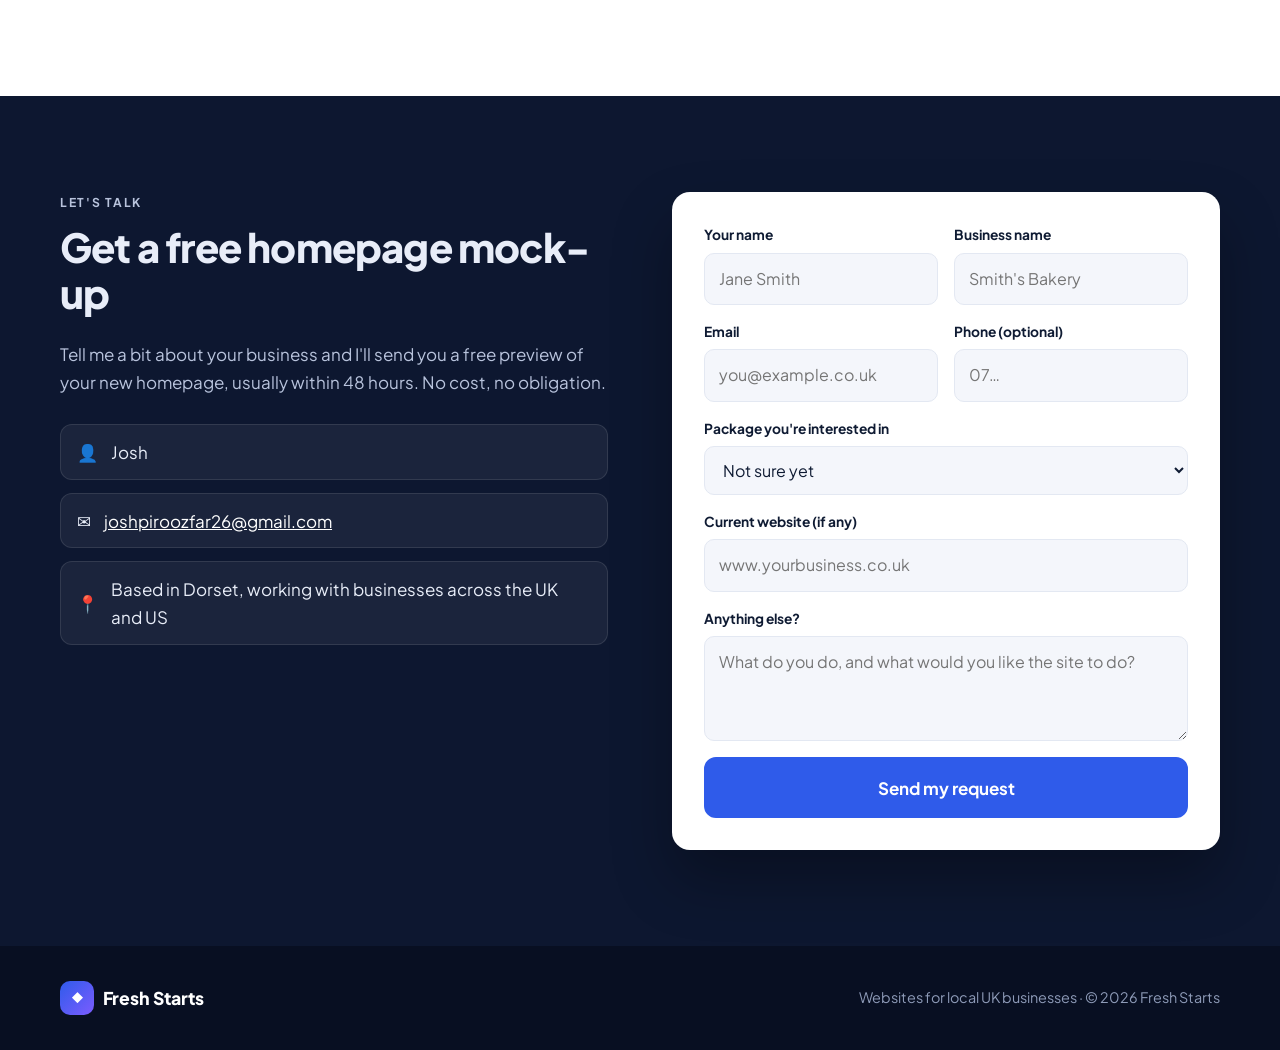
==== commit 7ee48007: "Update location wording: UK and US Co-authored-by: joshpiroozfar26 <joshpiroozfar26@users.noreply.gi" ====
--- a/index.html
+++ b/index.html
@@ -238,7 +238,7 @@
       <ul class="contact-list">
         <li><span>👤</span> Josh</li>
         <li><span>✉️</span> <a href="mailto:joshpiroozfar26@gmail.com">joshpiroozfar26@gmail.com</a></li>
-        <li><span>📍</span> Serving Dorset and across the UK</li>
+        <li><span>📍</span> Based in Dorset, working with businesses across the UK and US</li>
       </ul>
     </div>
     <form class="card form" id="contact-form" novalidate>
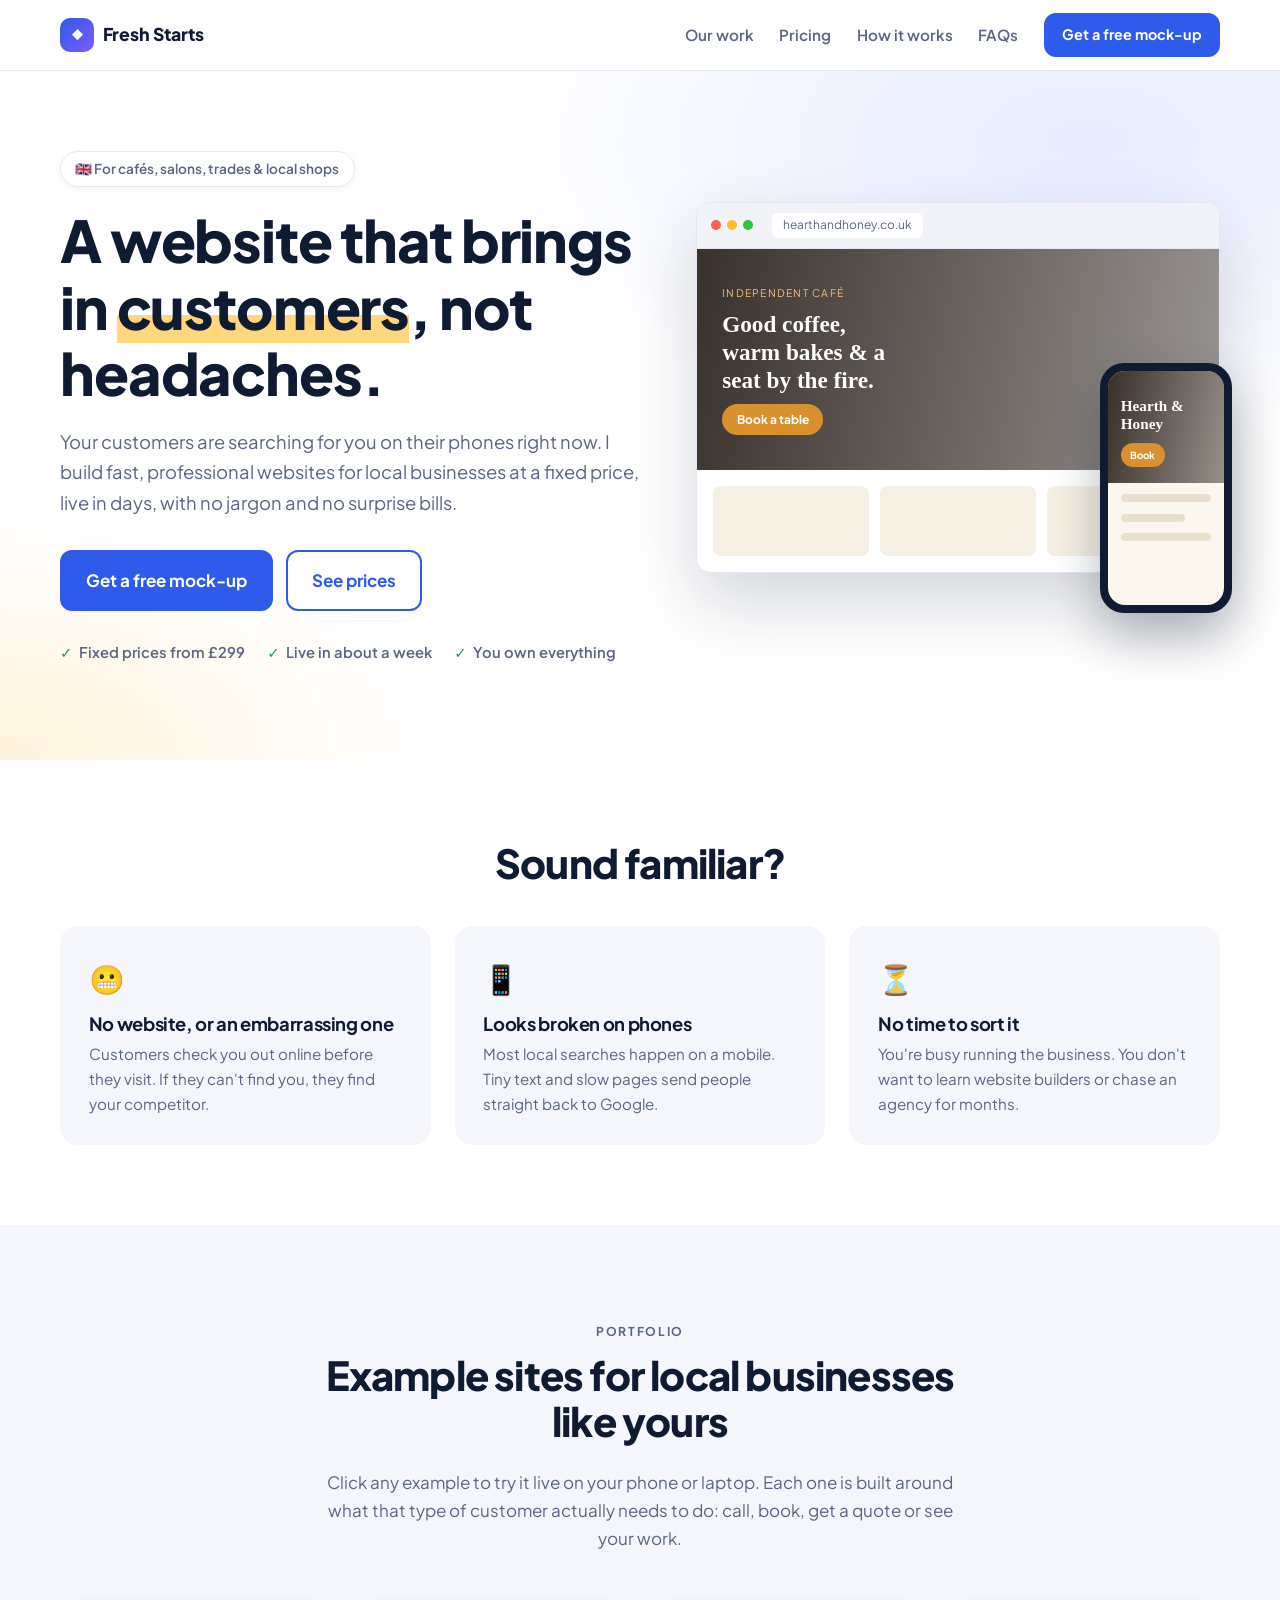
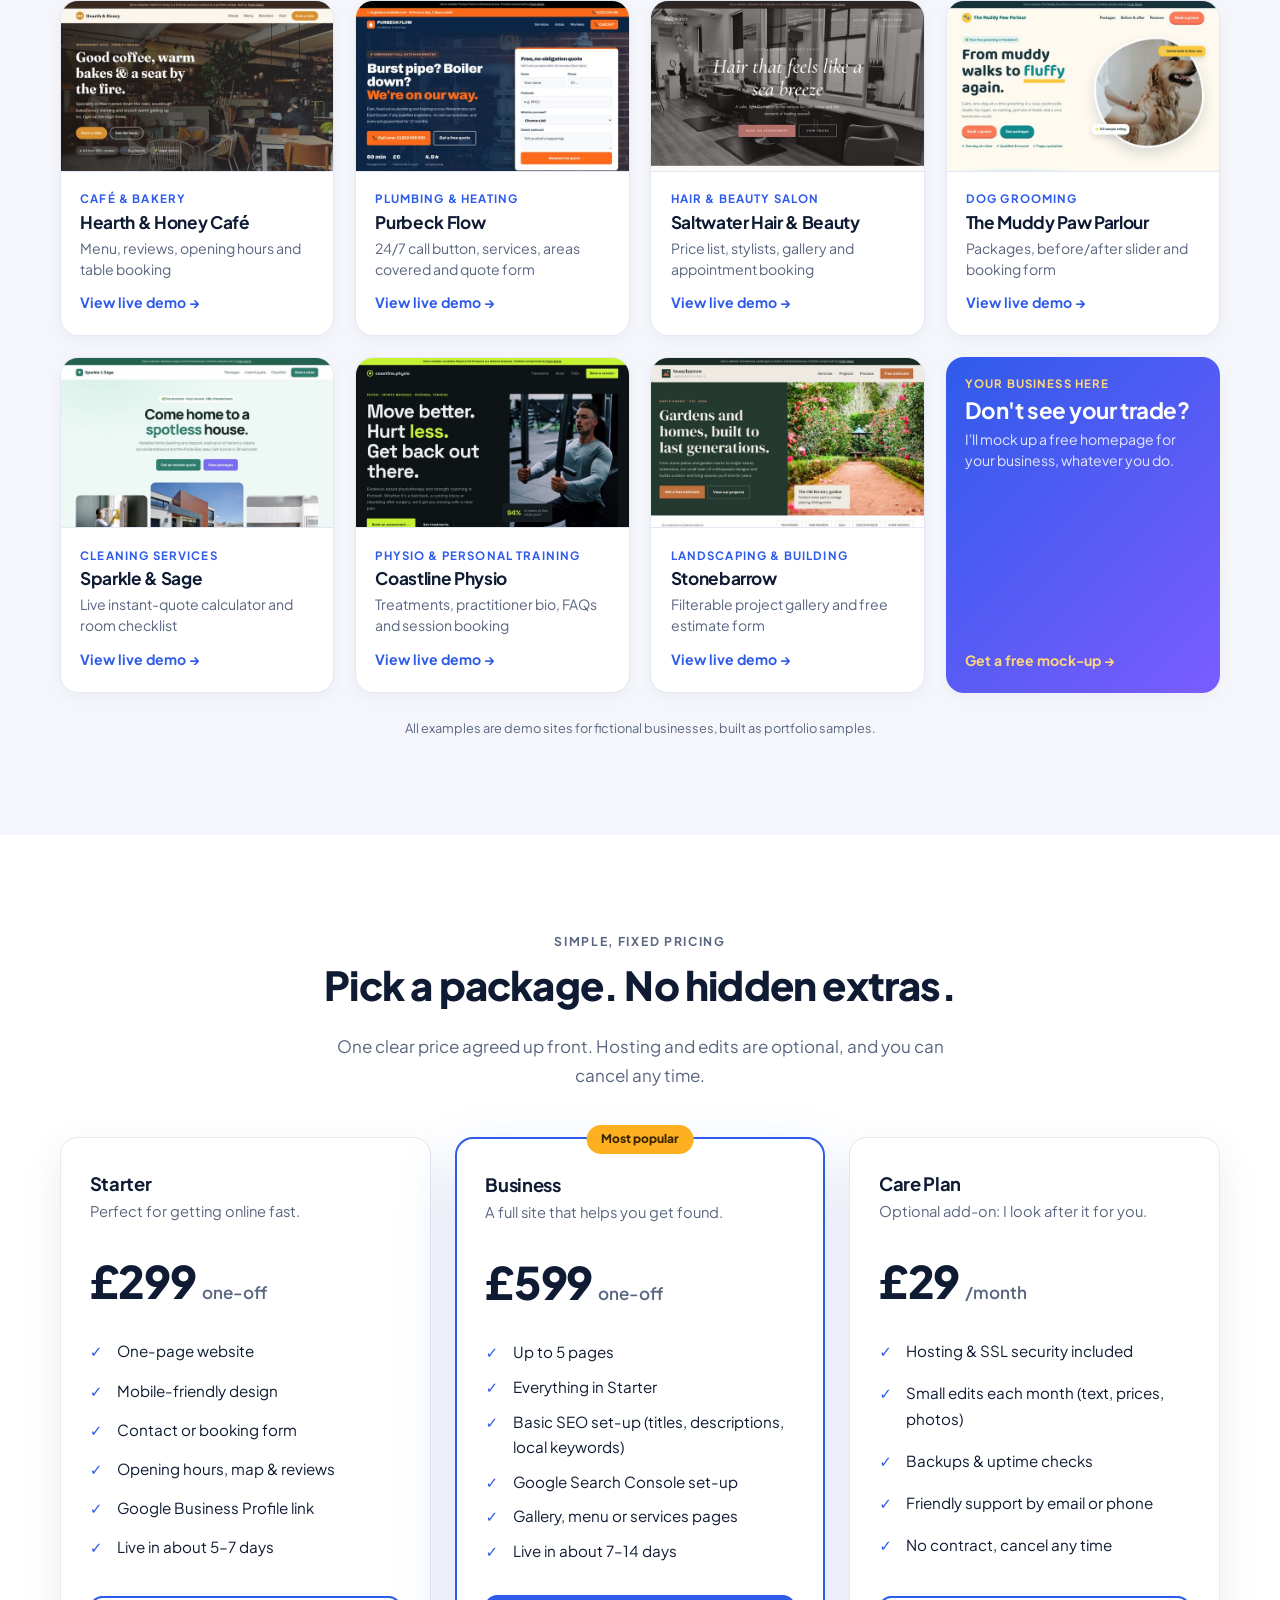
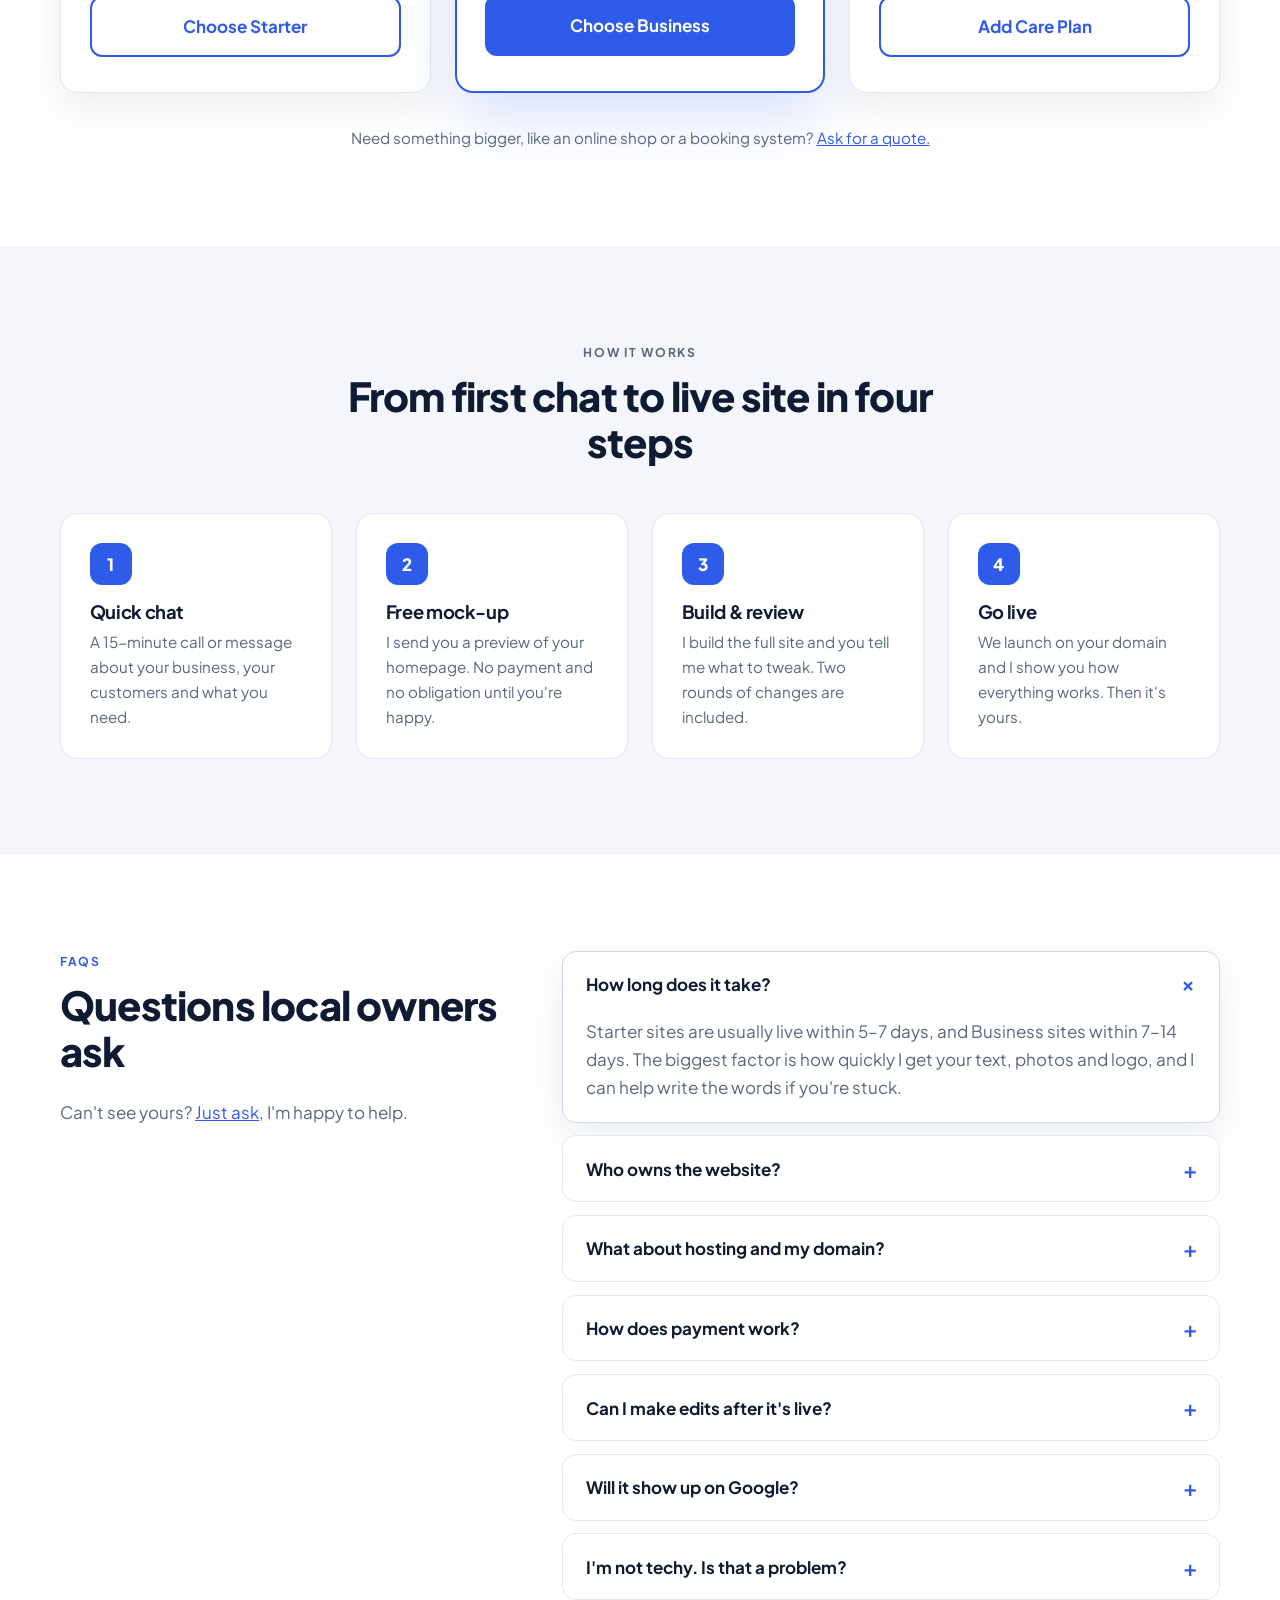
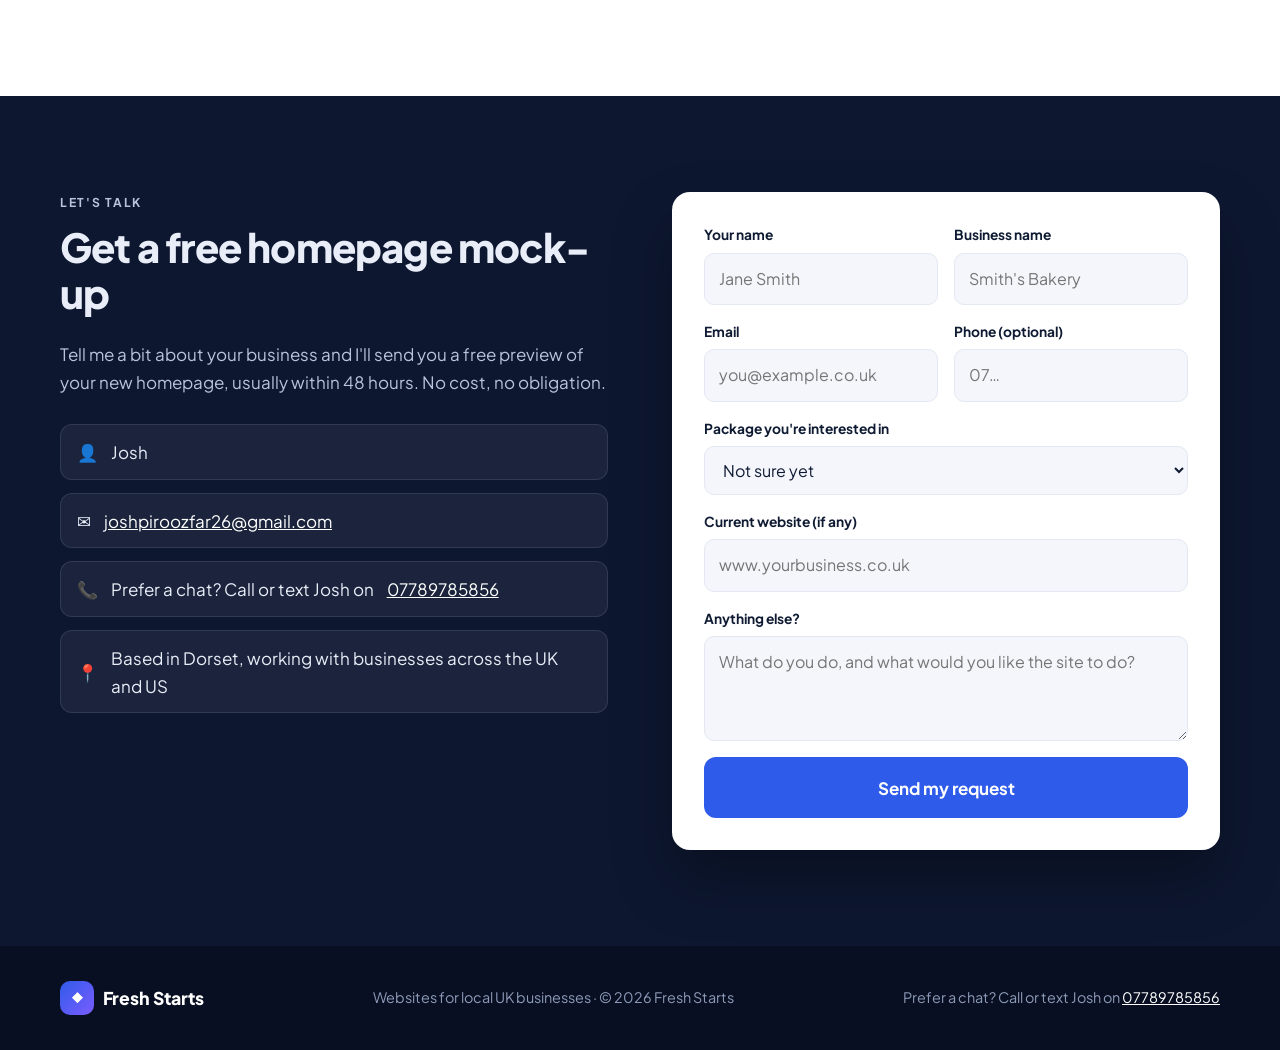
==== commit f85035ab: "Add phone number to contact section and footer Co-authored-by: joshpiroozfar26 <joshpiroozfar26@user" ====
--- a/index.html
+++ b/index.html
@@ -238,6 +238,7 @@
       <ul class="contact-list">
         <li><span>👤</span> Josh</li>
         <li><span>✉️</span> <a href="mailto:joshpiroozfar26@gmail.com">joshpiroozfar26@gmail.com</a></li>
+        <li><span>📞</span> Prefer a chat? Call or text Josh on <a href="tel:+447789785856">07789785856</a></li>
         <li><span>📍</span> Based in Dorset, working with businesses across the UK and US</li>
       </ul>
     </div>
@@ -275,6 +276,7 @@
   <div class="container footer-inner">
     <a href="#top" class="logo logo-light"><span class="logo-mark">◆</span>Fresh Starts</a>
     <p>Websites for local UK businesses · © 2026 Fresh Starts</p>
+    <p>Prefer a chat? Call or text Josh on <a href="tel:+447789785856">07789785856</a></p>
   </div>
 </footer>
 
--- a/styles.css
+++ b/styles.css
@@ -145,6 +145,7 @@
 /* Footer */
 .footer{background:#080f22;color:#8e9bb8;padding:2.2rem 0}
 .footer-inner{display:flex;justify-content:space-between;align-items:center;gap:1rem;flex-wrap:wrap;font-size:.9rem}
+.footer a:not(.logo){color:#fff;text-decoration:underline}
 
 /* Responsive */
 @media (max-width:980px){
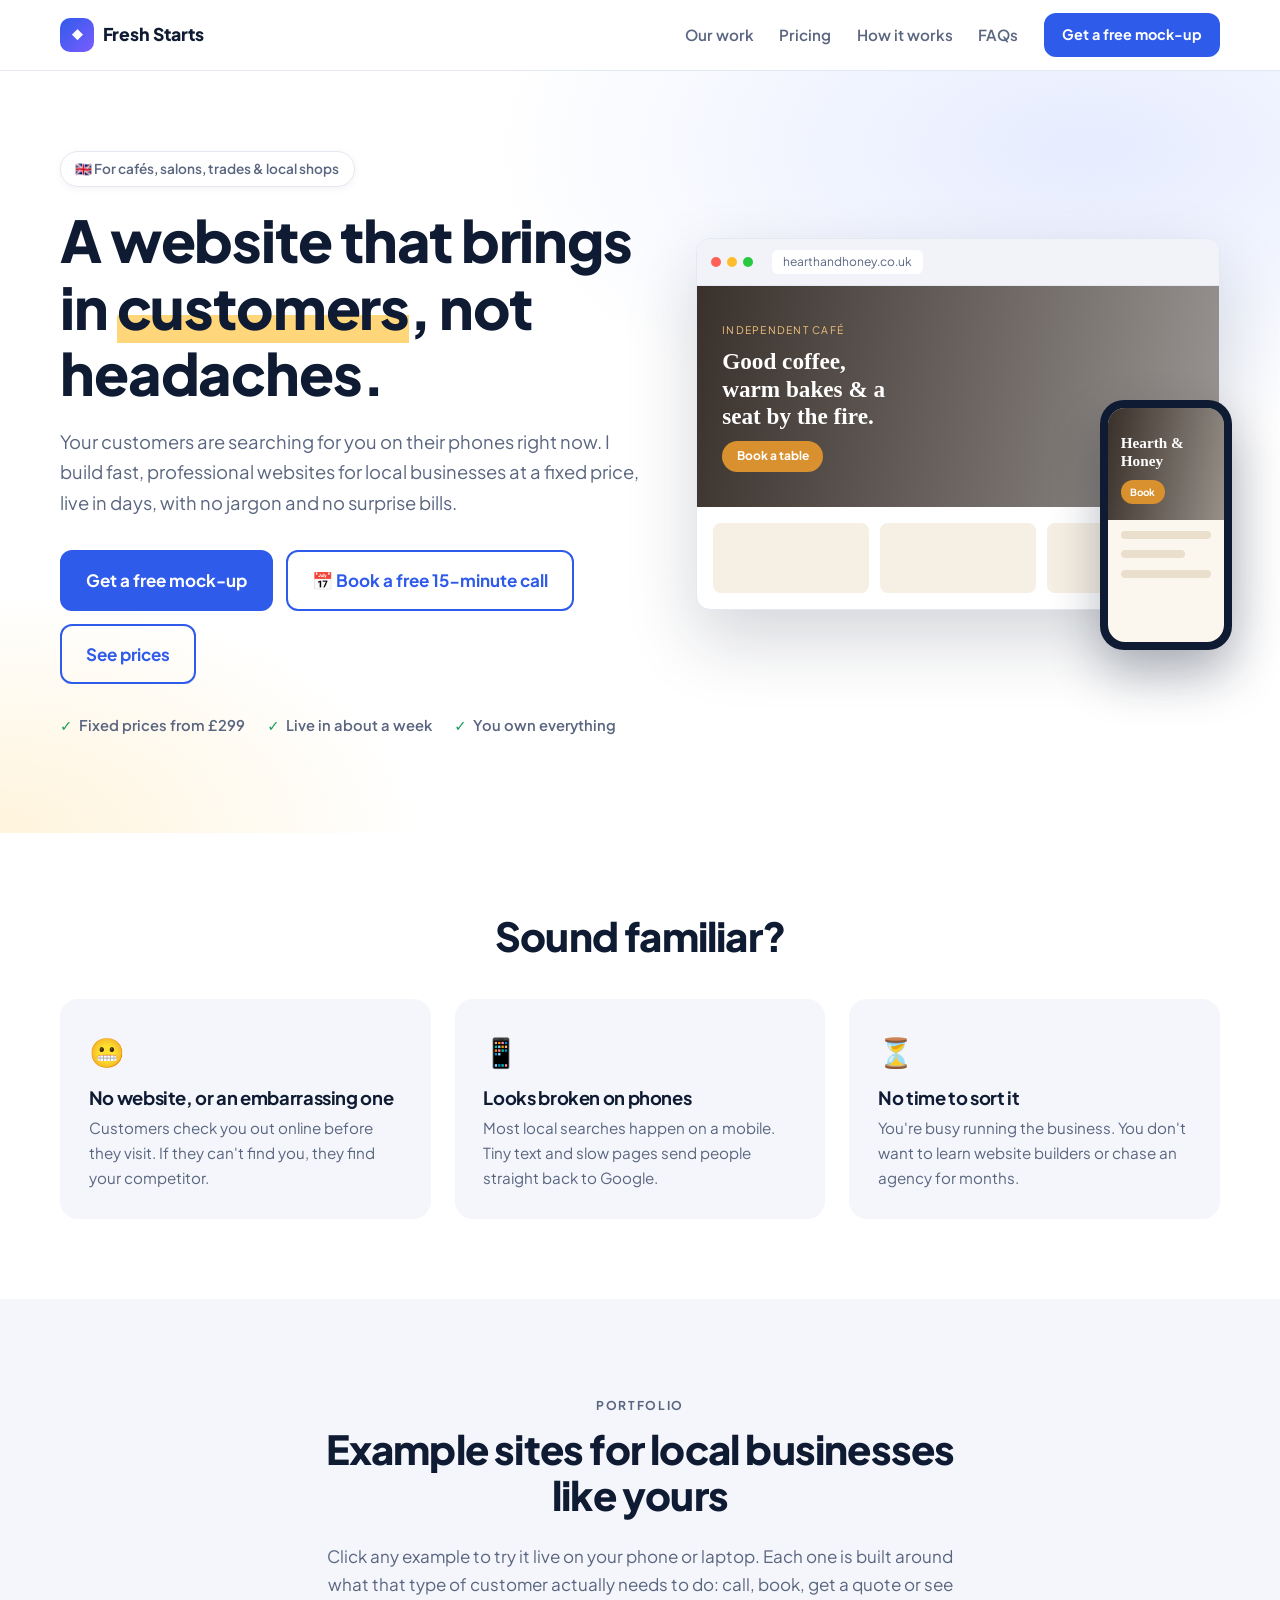
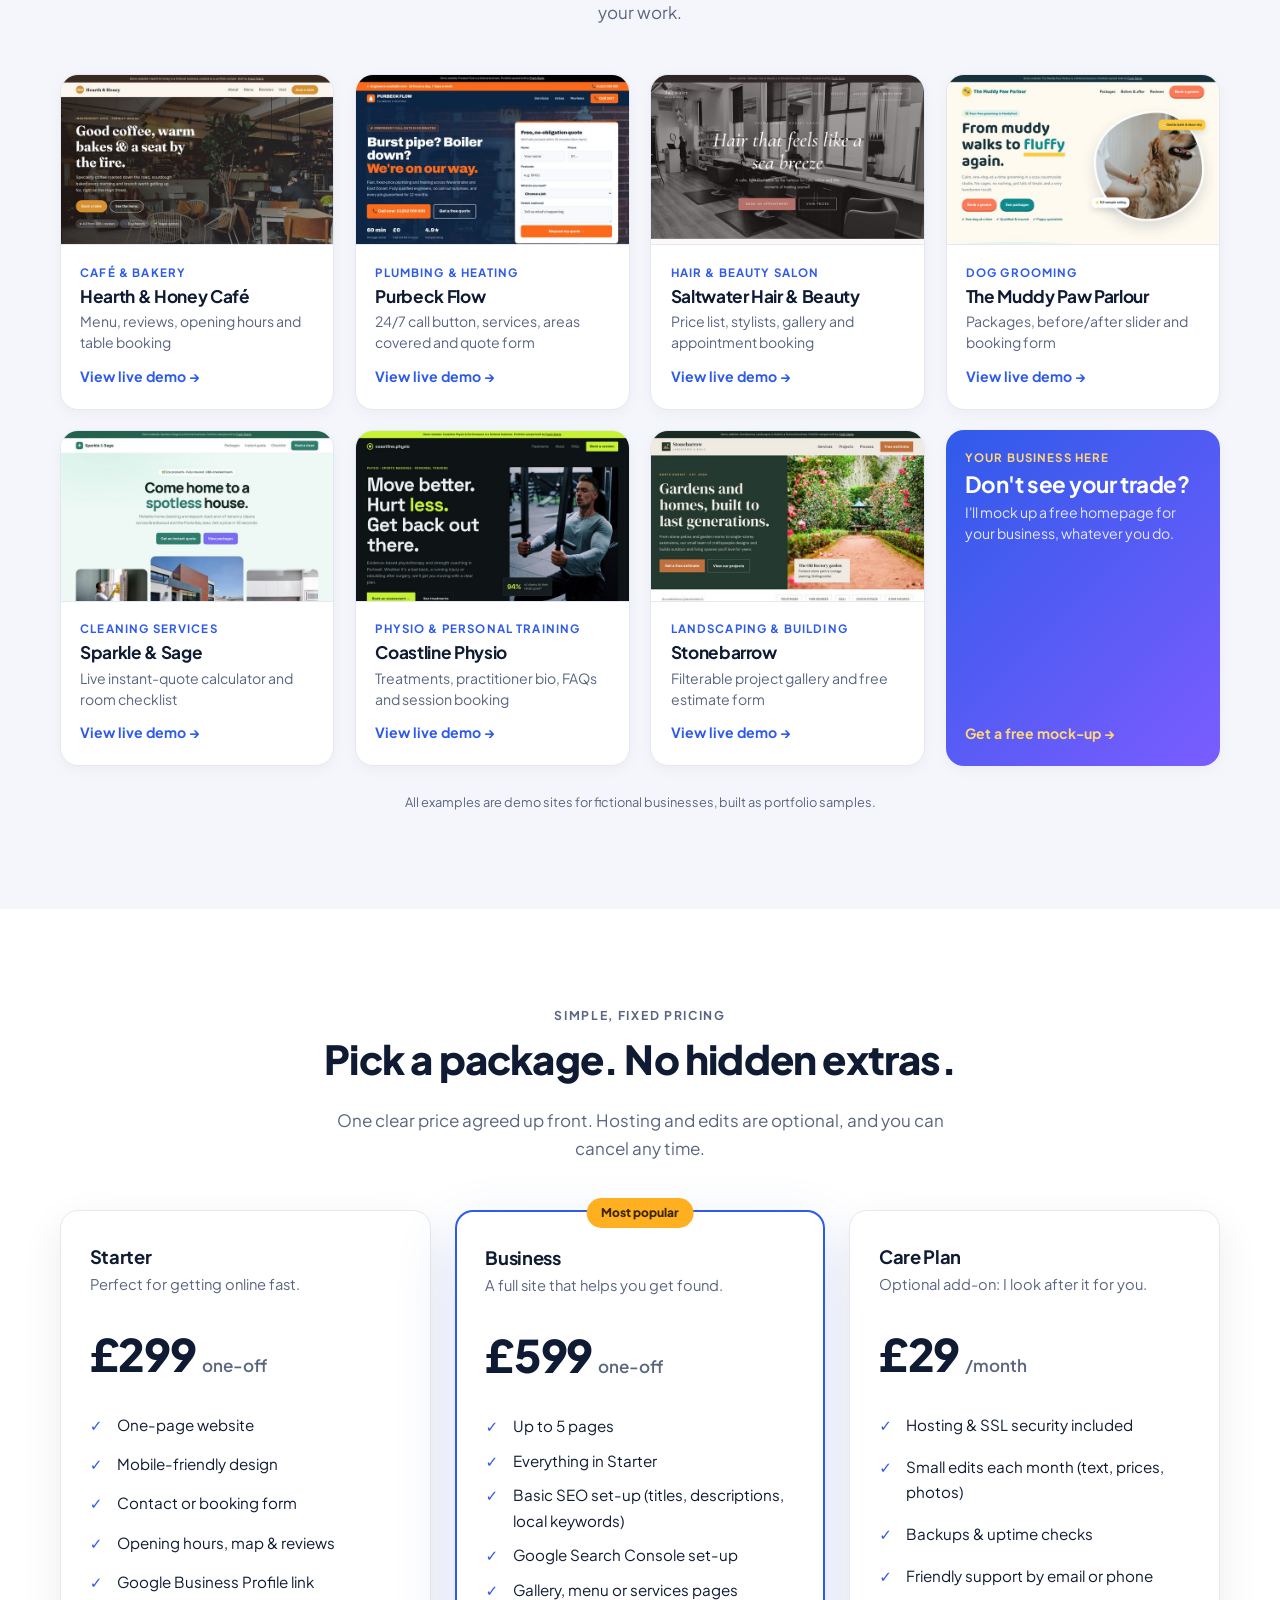
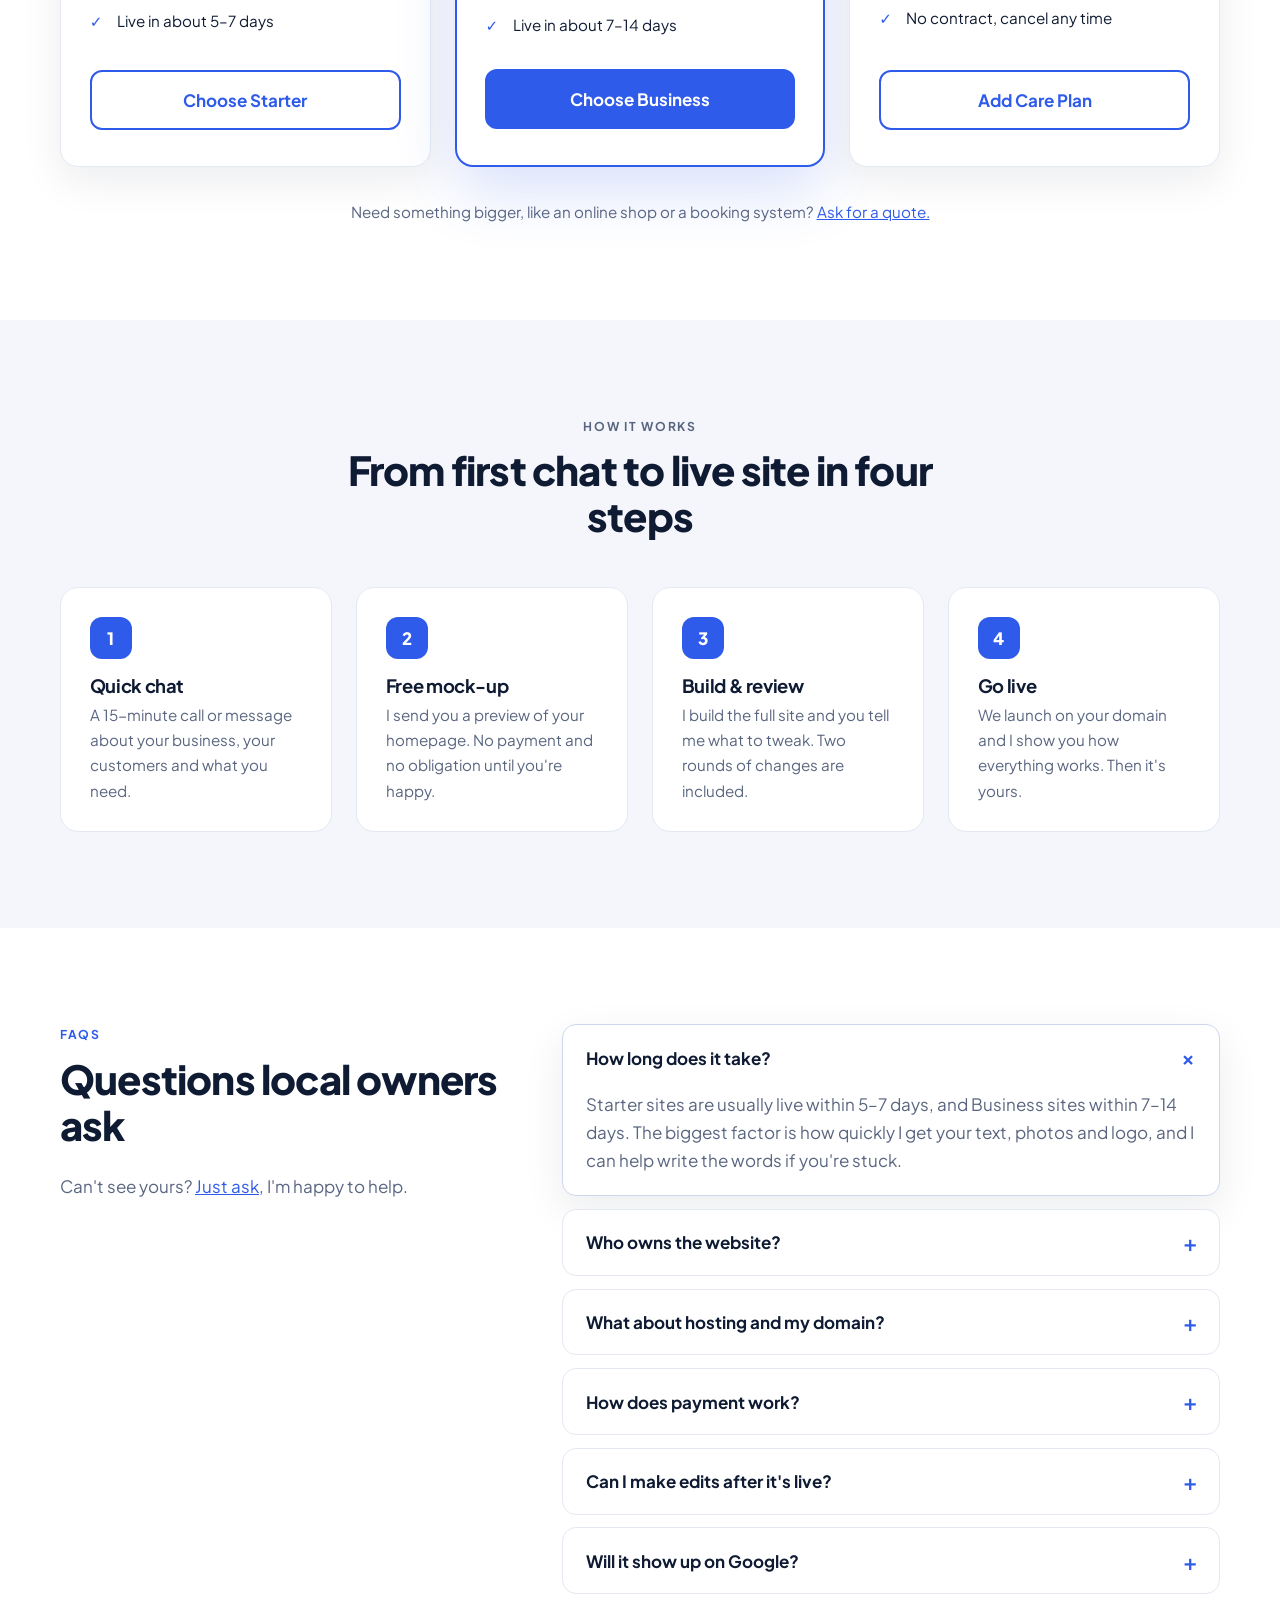
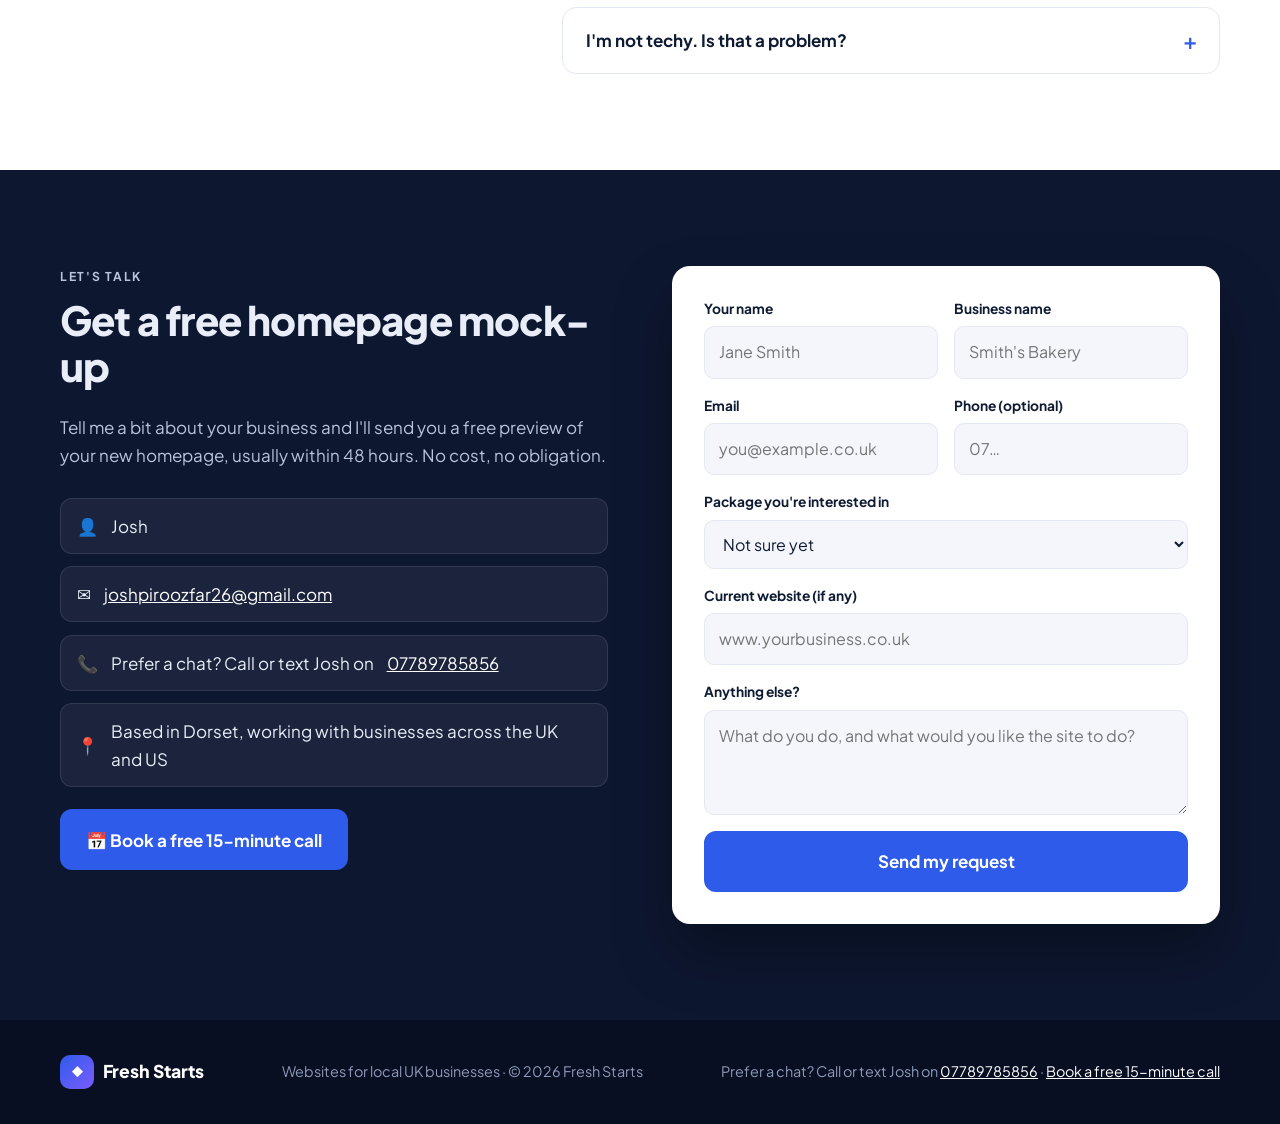
==== commit b9352dec: "Add booking link: free 15-minute call Co-authored-by: joshpiroozfar26 <joshpiroozfar26@users.noreply" ====
--- a/index.html
+++ b/index.html
@@ -34,6 +34,7 @@
       <p class="lead">Your customers are searching for you on their phones right now. I build fast, professional websites for local businesses at a fixed price, live in days, with no jargon and no surprise bills.</p>
       <div class="hero-ctas">
         <a href="#contact" class="btn">Get a free mock-up</a>
+        <a href="https://calendly.com/joshpiroozfar26" target="_blank" rel="noopener" class="btn btn-outline">📅 Book a free 15-minute call</a>
         <a href="#pricing" class="btn btn-outline">See prices</a>
       </div>
       <ul class="ticks">
@@ -241,6 +242,7 @@
         <li><span>📞</span> Prefer a chat? Call or text Josh on <a href="tel:+447789785856">07789785856</a></li>
         <li><span>📍</span> Based in Dorset, working with businesses across the UK and US</li>
       </ul>
+      <a href="https://calendly.com/joshpiroozfar26" target="_blank" rel="noopener" class="btn book-btn">📅 Book a free 15-minute call</a>
     </div>
     <form class="card form" id="contact-form" novalidate>
       <div class="form-row">
@@ -276,7 +278,7 @@
   <div class="container footer-inner">
     <a href="#top" class="logo logo-light"><span class="logo-mark">◆</span>Fresh Starts</a>
     <p>Websites for local UK businesses · © 2026 Fresh Starts</p>
-    <p>Prefer a chat? Call or text Josh on <a href="tel:+447789785856">07789785856</a></p>
+    <p>Prefer a chat? Call or text Josh on <a href="tel:+447789785856">07789785856</a> · <a href="https://calendly.com/joshpiroozfar26" target="_blank" rel="noopener">Book a free 15-minute call</a></p>
   </div>
 </footer>
 
--- a/styles.css
+++ b/styles.css
@@ -197,3 +197,5 @@
 @media (max-width:1080px){.pf-grid{grid-template-columns:repeat(3,1fr)}}
 @media (max-width:820px){.pf-grid{grid-template-columns:repeat(2,1fr)}}
 @media (max-width:520px){.pf-grid{grid-template-columns:1fr}}
+
+.book-btn{margin-top:1.4rem}
